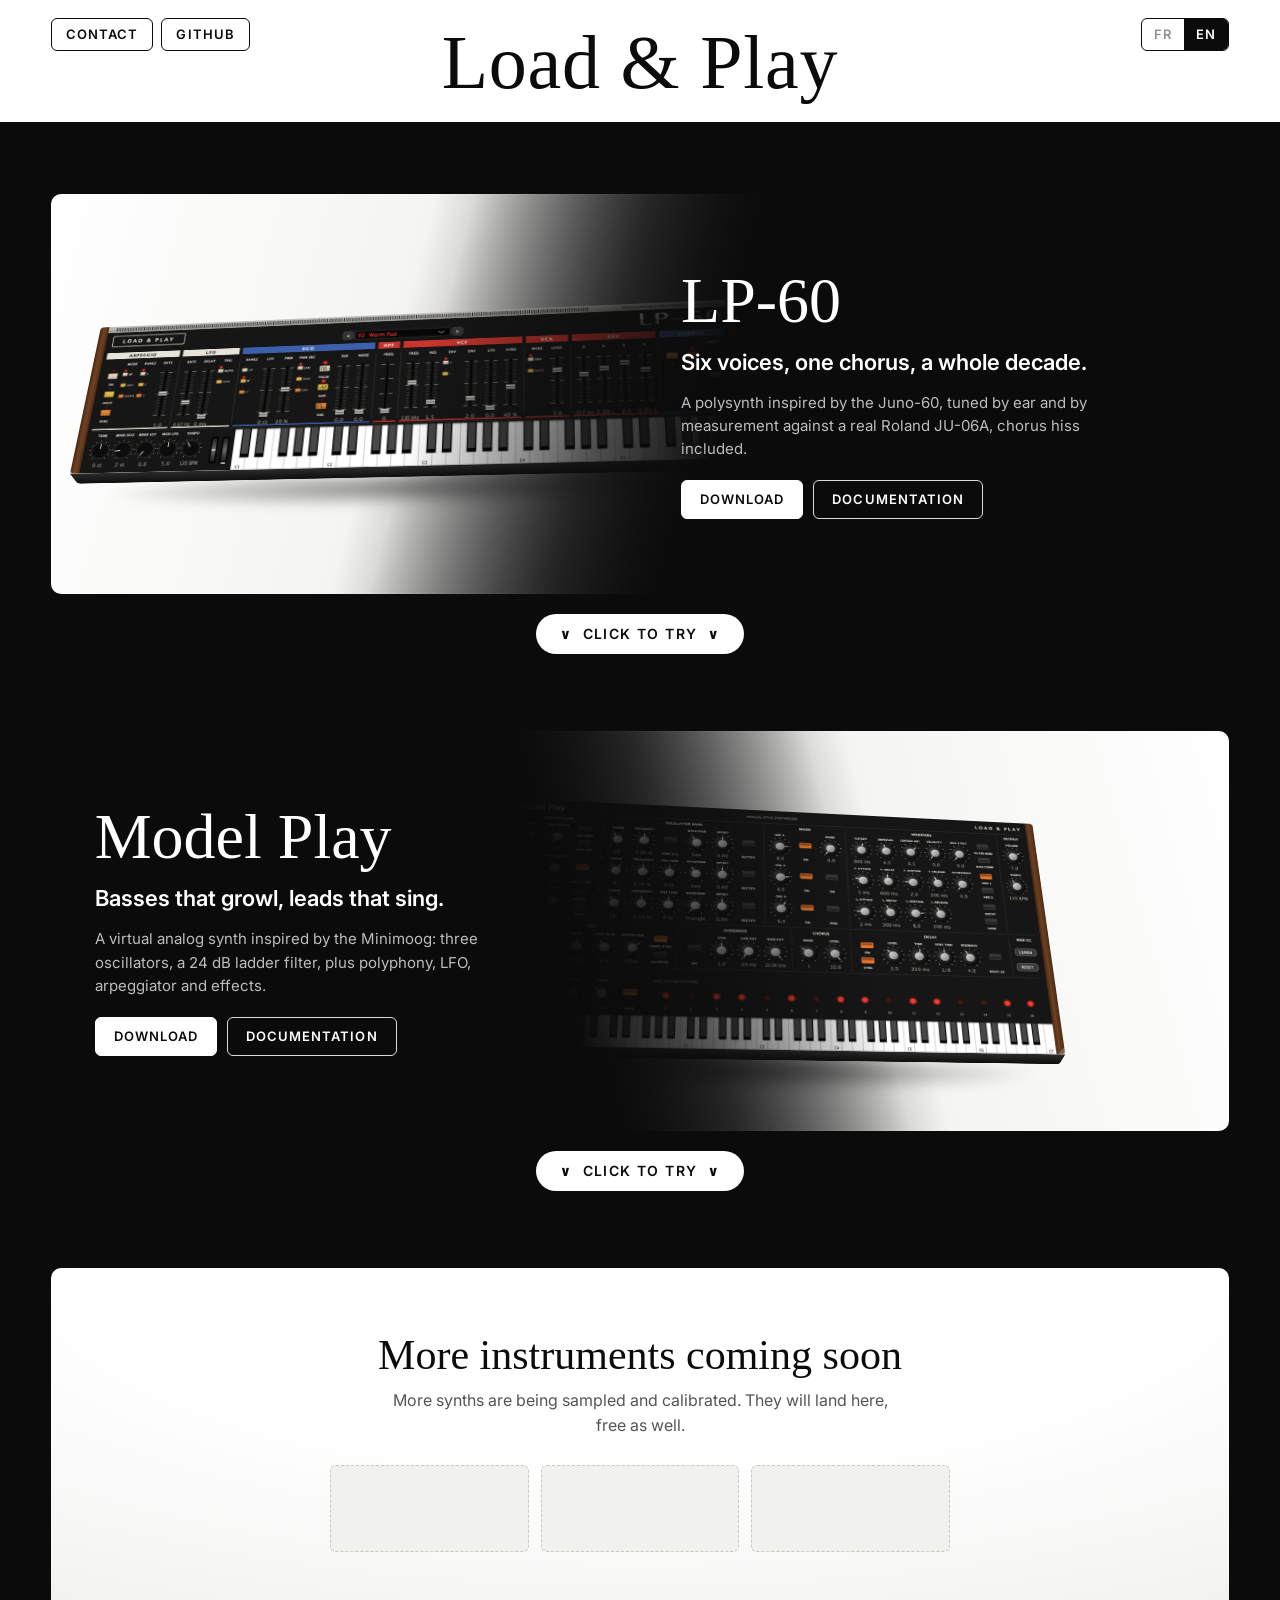
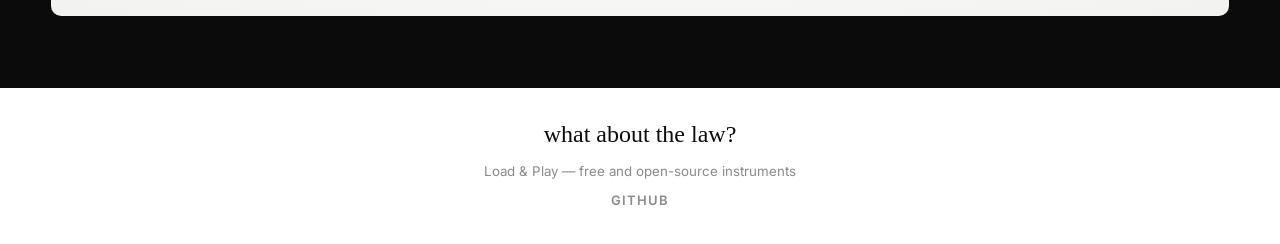
==== Site web/index.html @ e6e9dafe "Load & Play 1.0.0 : LP-60, Model Play et le site Co-Authored-By: Claude Opus 5.5 <noreply@anthropic." ====
<!doctype html>
<html lang="fr" data-ui-lang="fr">
<head>
  <meta charset="utf-8">
  <meta name="viewport" content="width=device-width, initial-scale=1">
  <title>Load & Play — instruments virtuels gratuits</title>
  <meta name="description" content="LP-60 et Model Play : deux synthés virtuels gratuits et open source, à essayer maintenant et à télécharger pour Mac, Windows et Linux.">
  <link rel="preconnect" href="https://fonts.googleapis.com">
  <link rel="preconnect" href="https://fonts.gstatic.com" crossorigin>
  <link href="https://fonts.googleapis.com/css2?family=Inter:wght@400;600&family=Permanent+Marker&display=swap" rel="stylesheet">
  <link rel="stylesheet" href="assets/css/style.css">
  <script src="assets/js/config.js"></script>
  <script src="assets/js/site.js"></script>
  <script type="module" src="assets/js/try.js"></script>
</head>
<body>
  <header class="site-header">
    <div class="left">
      <a class="box-link" data-mail href="#">Contact</a>
      <a class="box-link" data-github href="#" target="_blank" rel="noopener">GitHub</a>
    </div>
    <a class="logo" href="index.html">Load &amp; Play</a>
    <div class="right">
      <div class="lang-switch" role="group" aria-label="Langue / Language">
        <button type="button" data-lang="fr" aria-pressed="true">FR</button>
        <button type="button" data-lang="en" aria-pressed="false">EN</button>
      </div>
    </div>
  </header>

  <main>
    <section class="band-black">
      <div class="stack">

        <!-- LP-60 : le synthé en 3D sur la partie blanche, à gauche -->
        <article class="instrument" id="lp-60">
          <div class="card image-left">
            <div class="device">
              <div class="device-tilt">
                <img src="assets/img/lp-60.jpg" width="2972" height="800" alt="Interface du LP-60">
                <span class="device-edge"></span>
              </div>
            </div>
            <div class="copy">
              <h2>LP-60</h2>
              <p class="tagline" lang="fr">Six voix, un chorus, et toute une décennie.</p>
              <p class="tagline" lang="en">Six voices, one chorus, a whole decade.</p>
              <p class="brief" lang="fr">Synthé polyphonique inspiré du Juno-60, calé à l'oreille et à la mesure sur un vrai Roland JU-06A, souffle du chorus compris.</p>
              <p class="brief" lang="en">A polysynth inspired by the Juno-60, tuned by ear and by measurement against a real Roland JU-06A, chorus hiss included.</p>
              <div class="actions">
                <a class="btn solid" href="lp-60.html#telechargements"><span lang="fr">Télécharger</span><span lang="en">Download</span></a>
                <a class="btn" href="lp-60.html">Documentation</a>
              </div>
            </div>
          </div>
          <button class="try-toggle" type="button" data-try="try-lp60" aria-expanded="false">
            <span class="chev">∨</span> click to try <span class="chev">∨</span>
          </button>
          <div class="try-panel" id="try-lp60" data-instrument="lp60" hidden></div>
        </article>

        <!-- Model Play : même chose, à droite -->
        <article class="instrument" id="model-play">
          <div class="card image-right">
            <div class="device">
              <div class="device-tilt">
                <img src="assets/img/model-play.jpg" width="2772" height="1404" alt="Interface du Model Play">
                <span class="device-edge"></span>
              </div>
            </div>
            <div class="copy">
              <h2>Model Play</h2>
              <p class="tagline" lang="fr">La basse qui gronde, le lead qui chante.</p>
              <p class="tagline" lang="en">Basses that growl, leads that sing.</p>
              <p class="brief" lang="fr">Synthé analogique virtuel inspiré du Minimoog : trois oscillateurs, filtre en échelle 24 dB, et en bonus polyphonie, LFO, arpégiateur et effets.</p>
              <p class="brief" lang="en">A virtual analog synth inspired by the Minimoog: three oscillators, a 24 dB ladder filter, plus polyphony, LFO, arpeggiator and effects.</p>
              <div class="actions">
                <a class="btn solid" href="model-play.html#telechargements"><span lang="fr">Télécharger</span><span lang="en">Download</span></a>
                <a class="btn" href="model-play.html">Documentation</a>
              </div>
            </div>
          </div>
          <button class="try-toggle" type="button" data-try="try-modelplay" aria-expanded="false">
            <span class="chev">∨</span> click to try <span class="chev">∨</span>
          </button>
          <div class="try-panel" id="try-modelplay" data-instrument="modelplay" hidden></div>
        </article>


        <div class="coming">
          <h2><span lang="fr">Plus d'instruments à venir</span><span lang="en">More instruments coming soon</span></h2>
          <p class="more" lang="fr">D'autres synthés sont en cours d'échantillonnage et d'étalonnage. Ils arriveront ici, gratuits eux aussi.</p>
          <p class="more" lang="en">More synths are being sampled and calibrated. They will land here, free as well.</p>
          <div class="coming-slots" aria-hidden="true"><span></span><span></span><span></span></div>
        </div>

      </div>
    </section>
  </main>

  <footer class="site-footer">
    <a class="law" href="what-about-the-law.html">what about the law?</a>
    <small>Load &amp; Play — <span lang="fr">instruments gratuits et open source</span><span lang="en">free and open-source instruments</span></small>
    <a class="footer-github" data-github href="#" target="_blank" rel="noopener">GitHub</a>
  </footer>
</body>
</html>
---- Site web/assets/css/style.css ----
/* Load & Play — site des instruments.
   Noir et blanc, fondus nets ; les textes existent en français et en anglais
   (balises lang="fr" / lang="en"), la langue affichée est choisie sur <html>. */

:root {
  --ink: #0b0b0b;
  --paper: #ffffff;
  --grey: #8a8a8a;
  --soft: #f2f2ef;
  --line: rgba(255, 255, 255, 0.85);
  --accent: #e8862c;
  --marker: "Permanent Marker", "Marker Felt", cursive;
  --text: "Inter", system-ui, -apple-system, "Segoe UI", sans-serif;
  --gutter: clamp(16px, 4vw, 64px);
}

* { box-sizing: border-box; }

html { scroll-behavior: smooth; }

body {
  margin: 0;
  font-family: var(--text);
  color: var(--ink);
  background: var(--paper);
  line-height: 1.55;
  -webkit-font-smoothing: antialiased;
}

img { max-width: 100%; display: block; }
a { color: inherit; }

/* Langue : on masque la langue qui n'est pas choisie. */
html:not([data-ui-lang="en"]) body [lang="en"],
html[data-ui-lang="en"] body [lang="fr"] { display: none !important; }

[hidden] { display: none !important; }

/* ---------- En-tête ---------- */
.site-header {
  display: grid;
  grid-template-columns: 1fr auto 1fr;
  align-items: start;
  gap: 12px;
  padding: 18px var(--gutter) 22px;
  background: var(--paper);
}

.site-header .left { justify-self: start; display: flex; gap: 8px; flex-wrap: wrap; }
.site-header .right { justify-self: end; }

.logo {
  font-family: var(--marker);
  font-size: clamp(38px, 7vw, 76px);
  line-height: 1;
  text-decoration: none;
  white-space: nowrap;
  margin-top: 6px;
  letter-spacing: 0.01em;
}

/* Boutons : texte net en capitales, coins légèrement arrondis. */
.box-link,
.lang-switch button,
.btn,
.seq-btn {
  display: inline-block;
  font: 600 13px/1 var(--text);
  letter-spacing: 0.08em;
  text-transform: uppercase;
  text-decoration: none;
  border-radius: 6px;
  cursor: pointer;
  transition: background-color 0.15s ease, color 0.15s ease, border-color 0.15s ease;
}

.box-link {
  color: var(--ink);
  background: none;
  border: 1.5px solid var(--ink);
  padding: 9px 14px;
}
.box-link:hover { background: var(--ink); color: var(--paper); }

.lang-switch { display: inline-flex; border: 1.5px solid var(--ink); border-radius: 6px; overflow: hidden; }
.lang-switch button { border: none; border-radius: 0; padding: 9px 12px; color: var(--ink); background: none; opacity: 0.45; }
.lang-switch button[aria-pressed="true"] { opacity: 1; background: var(--ink); color: var(--paper); }

.btn {
  padding: 12px 18px;
  border: 1.5px solid var(--line);
  color: var(--paper);
  background: transparent;
}
.btn:hover { background: var(--paper); color: var(--ink); border-color: var(--paper); }
.btn.solid { background: var(--paper); color: var(--ink); border-color: var(--paper); }
.btn.solid:hover { background: transparent; color: var(--paper); }

.btn.dark { color: var(--ink); border-color: var(--ink); background: none; }
.btn.dark:hover { background: var(--ink); color: var(--paper); }

/* ---------- Bandes noires ---------- */
.band-black {
  background: var(--ink);
  color: var(--paper);
  padding: clamp(36px, 6vw, 72px) var(--gutter);
}

.stack { max-width: 1180px; margin: 0 auto; display: grid; gap: 0; }

/* ---------- Carte d'instrument ----------
   Un rectangle blanc qui passe au noir en diagonale : le synthé, posé en 3D
   sur la partie blanche, et le texte sur la partie noire. */
.instrument + .instrument { margin-top: clamp(44px, 6vw, 80px); }

.card {
  --white-side: 105deg;
  display: grid;
  grid-template-columns: minmax(0, 1.15fr) minmax(0, 1fr);
  align-items: center;
  min-height: clamp(320px, 32vw, 400px);
  border-radius: 10px;
  overflow: hidden;
  position: relative;
  background: linear-gradient(var(--white-side), #ffffff 0%, #f4f4f2 30%, #6a6a6a 46%, #0b0b0b 58%, #0b0b0b 100%);
  box-shadow: inset 0 0 0 1px rgba(255, 255, 255, 0.08);
}

/* Le même fondu repasse par-dessus le synthé : sa partie côté texte disparaît dans le noir. */
.card::after {
  content: "";
  position: absolute;
  inset: 0;
  z-index: 1;
  pointer-events: none;
  background: linear-gradient(var(--white-side), transparent 0%, transparent 33%, rgba(11, 11, 11, 0.7) 47%, #0b0b0b 57%);
}

.card.image-right { --white-side: 255deg; grid-template-columns: minmax(0, 1fr) minmax(0, 1.15fr); }
.card.image-right .device { order: 2; }

/* Le synthé, incliné comme posé sur une table, avec son épaisseur et son ombre. */
.device {
  perspective: 1300px;
  padding: clamp(28px, 4vw, 56px) clamp(18px, 3vw, 44px) clamp(40px, 5vw, 64px);
  position: relative;
}

.device-tilt {
  position: relative;
  width: 120%;
  margin-left: -4%;
  transform-style: preserve-3d;
  transform: rotateX(32deg) rotateY(-10deg) rotateZ(4deg);
  transition: transform 0.6s cubic-bezier(0.22, 0.8, 0.2, 1);
}
.card.image-right .device-tilt { width: 100%; margin-left: -24%; transform: rotateX(32deg) rotateY(10deg) rotateZ(-4deg); }
.card:hover .device-tilt { transform: rotateX(24deg) rotateY(-6deg) rotateZ(3deg) translateZ(14px); }
.card.image-right:hover .device-tilt { transform: rotateX(24deg) rotateY(6deg) rotateZ(-3deg) translateZ(14px); }

.device-tilt img {
  width: 100%;
  height: auto;
  border-radius: 4px;
  box-shadow: 0 1px 0 rgba(255, 255, 255, 0.5) inset;
}

/* Tranche avant du boîtier */
.device-edge {
  position: absolute;
  left: 0; right: 0; top: 100%;
  height: 22px;
  transform-origin: top;
  transform: rotateX(-90deg);
  background: linear-gradient(#2b2b2b, #0e0e0e);
  border-radius: 0 0 4px 4px;
}

/* Ombre portée sur la « table » */
.device-tilt::after {
  content: "";
  position: absolute;
  left: 4%; right: 4%; bottom: -28px;
  height: 40px;
  transform: translateZ(-30px);
  background: radial-gradient(closest-side, rgba(0, 0, 0, 0.45), transparent);
  filter: blur(6px);
  pointer-events: none;
}

.card .copy {
  position: relative;
  z-index: 2;
  color: var(--paper);
  padding: clamp(24px, 3.4vw, 48px);
  display: flex;
  flex-direction: column;
  gap: 12px;
}
.card.image-left .copy { padding-left: 0; }
.card.image-right .copy { padding-right: 0; }

.card h2 {
  font-family: var(--marker);
  font-weight: 400;
  font-size: clamp(42px, 5vw, 64px);
  line-height: 1;
  margin: 0;
}

.card .tagline { font-size: clamp(18px, 1.8vw, 22px); font-weight: 600; margin: 0; color: var(--paper); }
.card .brief { margin: 0; font-size: 15px; color: #bdbdbd; max-width: 440px; }

.actions { display: flex; gap: 10px; flex-wrap: wrap; margin-top: 8px; }

/* ---------- « Click to try » ---------- */
.try-toggle {
  display: flex;
  align-items: center;
  gap: 10px;
  margin: 20px auto 0;
  font: 600 14px/1 var(--text);
  letter-spacing: 0.1em;
  text-transform: uppercase;
  color: var(--ink);
  background: var(--paper);
  border: none;
  border-radius: 999px;
  padding: 13px 24px;
  cursor: pointer;
  box-shadow: 0 0 0 0 rgba(255, 255, 255, 0.4);
  transition: box-shadow 0.2s ease;
}
.try-toggle:hover { box-shadow: 0 0 0 6px rgba(255, 255, 255, 0.15); }
.try-toggle .chev { display: inline-block; transition: transform 0.25s ease; }
.try-toggle[aria-expanded="true"] .chev { transform: rotate(180deg); }

.try-panel {
  background: var(--paper);
  color: var(--ink);
  margin-top: 18px;
  padding: clamp(10px, 1.4vw, 18px);
  border-radius: 10px;
  display: grid;
  gap: 14px;
}

.try-panel.inline { margin-top: 10px; border: 1.5px solid #dcdcd8; }

/* ---------- Bloc « à venir » ---------- */
.coming {
  margin-top: clamp(44px, 6vw, 80px);
  border-radius: 10px;
  background:
    radial-gradient(120% 140% at 50% 0%, #ffffff 40%, #ececea 100%);
  color: var(--ink);
  padding: clamp(36px, 5vw, 64px) clamp(20px, 4vw, 48px);
  display: grid;
  justify-items: center;
  text-align: center;
  gap: 10px;
}

.coming h2 {
  margin: 0;
  font-family: var(--marker);
  font-weight: 400;
  font-size: clamp(28px, 3.6vw, 42px);
  line-height: 1.1;
}

.coming p.more { margin: 0; color: #555; max-width: 520px; }

.coming-slots {
  display: grid;
  grid-template-columns: repeat(3, minmax(0, 1fr));
  gap: 12px;
  width: min(100%, 620px);
  margin-top: 18px;
}

.coming-slots span {
  aspect-ratio: 16 / 7;
  border-radius: 6px;
  border: 1.5px dashed #c9c9c4;
  background: linear-gradient(100deg, transparent 30%, rgba(255, 255, 255, 0.9) 50%, transparent 70%) -150% 0 / 200% 100% no-repeat, #f1f1ee;
  animation: shimmer 2.6s ease-in-out infinite;
}
.coming-slots span:nth-child(2) { animation-delay: 0.3s; }
.coming-slots span:nth-child(3) { animation-delay: 0.6s; }

@keyframes shimmer { to { background-position: 250% 0, 0 0; } }

@media (prefers-reduced-motion: reduce) {
  .coming-slots span { animation: none; }
}

/* ---------- Pied de page ---------- */
.site-footer {
  padding: 28px var(--gutter) 34px;
  text-align: center;
  display: grid;
  gap: 8px;
  justify-items: center;
}

.site-footer .law {
  font-family: var(--marker);
  font-size: 24px;
  text-decoration: none;
}

.site-footer .law:hover { text-decoration: underline; }
.site-footer small { color: var(--grey); }
.footer-github { font-size: 13px; font-weight: 600; letter-spacing: 0.08em; text-transform: uppercase; color: var(--grey); text-decoration: none; }
.footer-github:hover { color: var(--ink); }

/* ---------- Pages intérieures ----------
   Une colonne blanche entre deux bandes noires. */
body.inner { background: var(--ink); }
body.inner > * {
  width: min(1120px, 100% - 2 * clamp(10px, 6vw, 96px));
  margin-left: auto;
  margin-right: auto;
  background: var(--paper);
}

.page {
  padding: clamp(28px, 5vw, 56px) var(--gutter) 40px;
}

.page h1 {
  font-family: var(--marker);
  font-weight: 400;
  font-size: clamp(46px, 8vw, 84px);
  line-height: 1;
  margin: 0 0 12px;
}

.page h2 {
  font-family: var(--marker);
  font-weight: 400;
  font-size: clamp(28px, 4vw, 38px);
  margin: 52px 0 14px;
}

.page h3 { font-size: 18px; margin: 26px 0 8px; }
.page .lead { font-size: 19px; max-width: 760px; }
.page p, .page li { max-width: 780px; }

.back { display: inline-block; margin-bottom: 18px; font-weight: 600; text-decoration: none; }
.back:hover { text-decoration: underline; }

/* Sommaire : une seule ligne, masqué quand il ne tient plus. */
.toc { display: flex; flex-wrap: nowrap; gap: 8px; margin: 18px 0 0; padding: 0; list-style: none; }
.toc .btn { padding: 9px 12px; font-size: 11.5px; white-space: nowrap; }

table.specs { border-collapse: collapse; width: 100%; font-size: 15px; }
table.specs th, table.specs td { text-align: left; vertical-align: top; padding: 9px 12px; border-bottom: 1px solid #e3e3e3; }
table.specs th { width: 34%; font-weight: 600; }

.downloads { display: grid; grid-template-columns: repeat(auto-fit, minmax(230px, 1fr)); gap: 14px; }

.dl {
  border: 1.5px solid var(--ink);
  border-radius: 8px;
  padding: 16px 16px 14px;
  display: grid;
  gap: 6px;
  align-content: start;
}

.dl h3 { margin: 0; font-family: var(--marker); font-weight: 400; font-size: 24px; }
.dl p { margin: 0; font-size: 14px; color: #444; }
.dl .btn.dark { justify-self: start; margin-top: 6px; }
.dl.soon { border-style: dashed; }
.dl .tag { font-size: 12px; text-transform: uppercase; letter-spacing: 0.08em; color: var(--grey); }

.note {
  background: var(--soft);
  border-left: 4px solid var(--ink);
  padding: 12px 16px;
  font-size: 15px;
  max-width: 780px;
}

code { font-family: ui-monospace, "SF Mono", Menlo, monospace; font-size: 0.92em; background: #f1f1ef; padding: 1px 5px; border-radius: 3px; }

/* La page « what about the law? » */
.law-page p { font-size: 18px; }

/* Lien pas encore disponible (dépôt GitHub non renseigné). */
a.disabled { opacity: 0.4; cursor: default; pointer-events: none; }

/* ======================================================================
   « De plus près » : la capture zoome sur chaque partie de l'instrument
   ====================================================================== */
.closer { margin-top: 30px; }

.closer-stage {
  position: relative;
  aspect-ratio: var(--ratio, 2);
  background: #0b0b0b;
  border-radius: 10px;
  overflow: hidden;
}

.closer-stage img {
  position: absolute;
  left: 0; top: 0;
  max-width: none;
  transform-origin: 0 0;
  transition: transform 0.75s cubic-bezier(0.22, 0.8, 0.2, 1);
  user-select: none;
}

.closer-spot {
  position: absolute;
  transform: translate(-50%, -50%);
  font: 700 13px/1 var(--text);
  color: var(--ink);
  background: var(--paper);
  border: none;
  border-radius: 999px;
  min-width: 30px; height: 30px;
  padding: 0 8px;
  cursor: pointer;
  box-shadow: 0 0 0 4px rgba(255, 255, 255, 0.25), 0 4px 12px rgba(0, 0, 0, 0.5);
  transition: opacity 0.3s ease, transform 0.2s ease;
}
.closer-spot:hover { transform: translate(-50%, -50%) scale(1.12); }
.closer.zoomed .closer-spot { opacity: 0; pointer-events: none; }

.closer-bar {
  display: grid;
  grid-template-columns: auto minmax(0, 1fr) auto;
  gap: 14px;
  align-items: stretch;
  margin-top: 14px;
}

.closer-arrow {
  width: 46px;
  font: 600 22px/1 var(--text);
  color: var(--ink);
  background: var(--paper);
  border: 1.5px solid var(--ink);
  border-radius: 8px;
  cursor: pointer;
}
.closer-arrow:hover { background: var(--ink); color: var(--paper); }

.closer-card {
  border: 1.5px solid var(--ink);
  border-radius: 8px;
  padding: 16px 20px;
  min-height: 132px;
}

.closer-card .num { font: 600 12px var(--text); letter-spacing: 0.16em; color: var(--grey); text-transform: uppercase; }
.closer-card h3 { margin: 4px 0 6px; font-size: 20px; }
.closer-card p { margin: 0; color: #333; max-width: none; }

.closer-dots { display: flex; flex-wrap: wrap; gap: 6px; margin-top: 12px; }
.closer-dots button {
  font: 600 12px/1 var(--text);
  color: var(--ink);
  background: none;
  border: 1.5px solid #d4d4cf;
  border-radius: 999px;
  padding: 7px 11px;
  cursor: pointer;
}
.closer-dots button[aria-current="true"] { background: var(--ink); color: var(--paper); border-color: var(--ink); }

/* ======================================================================
   Instrument jouable (bloc « click to try » et pages de documentation)
   ====================================================================== */
.synth-try .face {
  color: #f0ede4;
  overflow-x: auto;
  border-radius: 6px;
}

.face-body { display: grid; gap: 10px; }

.face .power {
  font: 600 13px var(--text);
  color: #111;
  background: #e8862c;
  border: none;
  border-radius: 6px;
  padding: 8px 12px;
  cursor: pointer;
  white-space: nowrap;
}
.face .power.on { background: #262626; color: #9be27a; }

.ctl { display: grid; justify-items: center; align-content: start; gap: 4px; }
.ctl-label { font: 700 9px var(--text); letter-spacing: 0.04em; text-align: center; white-space: nowrap; }
.ctl-value { font: 10.5px var(--text); color: #a39e94; white-space: nowrap; min-height: 14px; }
.ctl-stack { display: grid; gap: 8px; align-content: start; }

.slider:focus-visible, .knob:focus-visible { outline: 2px solid #e8862c; outline-offset: 3px; }

/* Interrupteurs */
.toggle {
  position: relative;
  border: 1px solid #000;
  cursor: pointer;
  padding: 0;
}
.toggle .led { position: absolute; width: 6px; height: 6px; border-radius: 50%; background: #4a1512; }
.toggle.on .led { background: #ff3326; box-shadow: 0 0 6px #ff3326; }

/* Sélecteurs à voyants (Juno) */
.choice { display: grid; gap: 5px; margin-top: 2px; }
.choice button {
  display: grid;
  grid-template-columns: 14px auto;
  grid-template-rows: 6px 12px;
  column-gap: 5px;
  row-gap: 2px;
  align-items: center;
  background: none;
  border: none;
  padding: 0;
  cursor: pointer;
  text-align: left;
}
.choice .led { grid-column: 1; grid-row: 1; justify-self: center; width: 5px; height: 5px; border-radius: 50%; background: #4a1512; }
.choice .sq { grid-column: 1; grid-row: 2; width: 14px; height: 11px; border-radius: 1px; background: #e6e3da; box-shadow: inset 0 -2px 0 rgba(0, 0, 0, 0.25); }
.choice button:nth-child(2) .sq { background: #e9c440; }
.choice button:nth-child(3) .sq { background: #e8862c; }
.choice .nm { grid-column: 2; grid-row: 2; font: 700 9px var(--text); color: #d8d4ca; white-space: nowrap; }
.choice button.on .led { background: #ff3326; box-shadow: 0 0 5px #ff3326; }

/* Bouton rotatif : jupe striée, graduation, dôme argenté, trait blanc. */
.knob {
  position: relative;
  width: 40px; height: 40px;
  margin: 8px;
  border-radius: 50%;
  touch-action: none;
  cursor: ns-resize;
  background: repeating-conic-gradient(#222 0 5deg, #090909 5deg 10deg);
  box-shadow: 0 3px 5px rgba(0, 0, 0, 0.7), inset 0 0 0 1px #333;
}
.knob .scale {
  position: absolute;
  inset: -8px;
  border-radius: 50%;
  pointer-events: none;
  background: repeating-conic-gradient(from -136deg, #9b978d 0 2deg, transparent 2deg 27deg);
  -webkit-mask: radial-gradient(circle closest-side, transparent calc(100% - 5px), #000 calc(100% - 4.5px)),
                conic-gradient(from 137deg, transparent 0 86deg, #000 86deg);
  -webkit-mask-composite: source-in;
  mask: radial-gradient(circle closest-side, transparent calc(100% - 5px), #000 calc(100% - 4.5px)) intersect,
        conic-gradient(from 137deg, transparent 0 86deg, #000 86deg);
}
.knob .pointer { position: absolute; inset: 0; pointer-events: none; }
.knob .pointer::after {
  content: ""; position: absolute; left: 50%; top: 1px;
  width: 3px; height: 32%; margin-left: -1.5px;
  background: #f6f3ec; border-radius: 2px;
}
.knob .dome {
  position: absolute; inset: 24%;
  border-radius: 50%;
  pointer-events: none;
  background: radial-gradient(circle at 38% 30%, #ffffff, #d2d2d2 38%, #8e8e8e 82%, #707070);
  box-shadow: 0 1px 3px rgba(0, 0, 0, 0.8);
}

/* Clavier, molettes */
.keys-wrap { display: flex; gap: 10px; height: 112px; }
.wheels { display: flex; gap: 8px; padding: 10px 8px 6px; border-radius: 4px; }
.wheel-box { display: grid; justify-items: center; gap: 4px; }
.wheel {
  -webkit-appearance: none;
  appearance: none;
  writing-mode: vertical-lr;
  direction: rtl;
  width: 20px; height: 76px;
  margin: 0;
  border-radius: 4px;
  border: 1px solid #000;
  background: linear-gradient(90deg, #050505, #333 50%, #050505);
  cursor: ns-resize;
}
.wheel::-webkit-slider-thumb { -webkit-appearance: none; width: 18px; height: 10px; border-radius: 2px; background: linear-gradient(#f2f2f2, #9a9a9a); box-shadow: 0 1px 2px #000; }
.wheel::-moz-range-thumb { width: 18px; height: 10px; border: none; border-radius: 2px; background: linear-gradient(#f2f2f2, #9a9a9a); }
.wheel-label { font: 700 8.5px var(--text); color: #d8d4ca; letter-spacing: 0.05em; }

.keys { position: relative; flex: 1; display: flex; touch-action: none; user-select: none; min-width: 0; font-size: clamp(9px, 1.1vw, 13px); }
.key.white {
  flex: 1; background: linear-gradient(#f4f4f4, #fff 20%, #fff 92%, #e4e4e4); border: 1px solid #8d8d8d; border-top: none;
  border-radius: 0 0 4px 4px;
  position: relative; display: flex; align-items: flex-end; justify-content: center;
}
.key.black { width: 0; position: relative; z-index: 2; }
.key.black::before {
  content: ""; position: absolute; left: -0.8em; width: 1.6em; top: 0; height: 62%;
  background: linear-gradient(#3a3a3a, #0a0a0a 85%, #262626); border-radius: 0 0 3px 3px;
  box-shadow: 0 2px 2px rgba(0, 0, 0, 0.5);
}
.key.down.white { background: #ffd2a6; }
.key.down.black::before { background: #e8862c; }
.key-name { font: 9px var(--text); color: #777; padding-bottom: 4px; pointer-events: none; }
.key-hint { margin: 0; font-size: 13px; color: #666; }

/* ---------- Façade LP-60 (façon Juno) ---------- */
.style-juno .face {
  background: #0d0d0d;
  border-left: 14px solid #5a3418;
  border-right: 14px solid #5a3418;
  border-radius: 0;
  padding: 0 10px 12px;
}
.style-juno .face-body { min-width: max-content; }

.face-grille {
  height: 12px;
  margin: 0 -10px;
  background: repeating-linear-gradient(90deg, #d4d4d4 0 2px, #6e6e6e 2px 4px);
  border-bottom: 2px solid #9a9a9a;
}

.style-juno .face-top { display: grid; grid-template-columns: auto 1fr auto auto; align-items: center; gap: 16px; padding: 2px 0; }
.brand-box { border: 2px solid #e2e2e2; border-radius: 4px; padding: 6px 16px; font: 600 13px var(--text); letter-spacing: 0.32em; color: #eee; }
.preset-box { justify-self: center; display: flex; gap: 6px; align-items: center; }
.preset-step {
  width: 28px; height: 28px; border-radius: 5px; border: 1px solid #555;
  background: #2c2c2c; color: #e6e6e6; font: 600 16px/1 var(--text); cursor: pointer;
}
.preset-step:hover { background: #3a3a3a; }
.face .preset {
  font: 600 14px var(--text);
  color: #ff3326;
  background: #050505;
  border: 1px solid #4a4a4a;
  border-radius: 4px;
  padding: 5px 8px;
  min-width: 190px;
}
.face-logo {
  font: 300 42px/1 var(--text);
  letter-spacing: 0.04em;
  background: linear-gradient(#ffffff, #9a9a9a 55%, #d7d7d7);
  -webkit-background-clip: text;
  background-clip: text;
  color: transparent;
}

.style-juno .sections { display: flex; gap: 4px; }
.style-juno .section { display: flex; flex-direction: column; border-bottom: 3px solid #e6e3da; }
.style-juno .section.blue { border-color: #3e5fab; }
.style-juno .section.red { border-color: #c9352d; }
.section-title { font: 700 11px/1 var(--text); letter-spacing: 0.14em; text-align: center; padding: 5px 8px; white-space: nowrap; }
.style-juno .section-title { background: #e6e3da; color: #000; margin-bottom: 8px; }
.style-juno .section.blue .section-title { background: #3e5fab; color: #fff; }
.style-juno .section.red .section-title { background: #c9352d; color: #fff; }
.style-juno .rows { flex: 1; display: flex; }
.style-juno .controls { flex: 1; display: flex; justify-content: space-around; gap: 3px; padding: 0 3px 5px; }
.style-juno .ctl { min-width: 25px; grid-template-rows: auto 1fr auto; }
.style-juno .ctl-value { font-size: 9.5px; letter-spacing: -0.01em; }
.style-juno .ctl-choice, .style-juno .ctl-toggle { grid-template-rows: auto; }
.style-juno .ctl-choice .ctl-label { order: -1; }

/* Curseur façon Juno */
.slider {
  position: relative;
  width: 25px; height: 118px;
  touch-action: none;
  cursor: ns-resize;
  background:
    linear-gradient(#000, #000) center / 4px calc(100% - 6px) no-repeat,
    repeating-linear-gradient(to bottom, #7c7972 0 1px, transparent 1px 10.6px) center 5px / 24px calc(100% - 9px) no-repeat;
}
.slider .cap {
  position: absolute; left: 50%; bottom: 0;
  width: 20px; height: 12px; margin-left: -10px;
  border-radius: 1px;
  background: linear-gradient(#f0efea, #b5b3ac 48%, #8e8c86 52%, #c9c7c0);
  box-shadow: 0 2px 3px rgba(0, 0, 0, 0.6);
}
.slider .cap::after { content: ""; position: absolute; left: 0; right: 0; top: 5px; height: 2px; background: #111; }

.style-juno .toggle {
  width: 24px; height: 18px; margin-top: 10px; border-radius: 2px;
  background: linear-gradient(#f2efe6, #cfcabe);
  box-shadow: inset 0 -2px 0 rgba(0, 0, 0, 0.25);
}
.style-juno .toggle .led { top: -10px; left: 50%; margin-left: -3px; }
.style-juno .ctl-stack .toggle { background: linear-gradient(#f2d34f, #d9b52f); }
.style-juno .ctl-stack .ctl:last-child .toggle { background: linear-gradient(#f29a45, #d97a22); }

.style-juno .keys-wrap { height: 118px; }
.performance { display: flex; gap: 6px; align-items: flex-start; padding-top: 2px; }
.performance .ctl { min-width: 54px; }
.style-juno .knob { width: 36px; height: 36px; background: radial-gradient(circle at 42% 35%, #2e2e2e, #070707 72%); box-shadow: 0 0 0 1px #000, 0 3px 5px rgba(0, 0, 0, 0.7); }
.style-juno .knob .scale { background: repeating-conic-gradient(from -136deg, #cfcfcf 0 3deg, transparent 3deg 27deg); }
.style-juno .knob .pointer::after { height: 42%; top: 3px; width: 2.5px; margin-left: -1.25px; }
.style-juno .knob .dome { display: none; }
.style-juno .wheels { background: #141414; border: 1px solid #2e2e2e; }

/* ---------- Façade Model Play (façon Minimoog) ---------- */
.style-moog .face {
  background: #1b1b1b;
  border-left: 14px solid #5a3418;
  border-right: 14px solid #5a3418;
  padding: 12px 16px 14px;
}

.style-moog .face-top {
  display: grid;
  grid-template-columns: auto 1fr auto auto;
  align-items: center;
  gap: 16px;
  padding-bottom: 8px;
  border-bottom: 1px solid #3a3a3a;
}
.face-name { font: italic 400 28px/1 var(--text); }
.face-sub { justify-self: center; font: 500 10.5px var(--text); letter-spacing: 0.1em; color: #9a968c; }
.brand { font: 700 13px var(--text); letter-spacing: 0.36em; }

.style-moog .sections { display: flex; flex-wrap: wrap; row-gap: 10px; }
.style-moog .section { padding: 0 10px; border-left: 1px solid #343434; }
.style-moog .section:first-child, .style-moog .row-break + .section { border-left: none; padding-left: 0; }
.row-break { flex-basis: 100%; height: 1px; background: #343434; }
.style-moog .section-title { color: #f0ede4; font-size: 12px; letter-spacing: 0.05em; margin-bottom: 4px; }
.style-moog .rows { display: grid; gap: 2px; }
.style-moog .controls { display: flex; gap: 2px; }
.style-moog .ctl { width: 66px; gap: 1px; }
.style-moog .ctl-value { font-size: 12px; color: #b9b4aa; }
.style-moog .ctl-toggle { align-content: center; gap: 6px; }
.style-moog .toggle { width: 34px; height: 18px; border-radius: 3px; background: #3a3a3a; box-shadow: inset 0 -3px 0 rgba(0, 0, 0, 0.35); }
.style-moog .toggle.on { background: #ed7a2c; }
.style-moog .toggle .led { display: none; }
.style-moog .wheels { background: linear-gradient(90deg, #4c2a12, #6e4120 50%, #4c2a12); }

/* ---------- Séquenceur ---------- */
.seq { display: grid; gap: 8px; }
.seq-bar { display: flex; gap: 8px; align-items: center; flex-wrap: wrap; }
.seq-btn { color: var(--ink); background: none; border: 1.5px solid var(--ink); padding: 9px 14px; }
.seq-btn:hover { background: var(--ink); color: var(--paper); }
.seq-tempo-box { display: inline-flex; gap: 6px; align-items: center; margin-left: auto; font-size: 14px; }
.seq-tempo { width: 64px; font: 14px var(--text); padding: 6px 8px; border: 1.5px solid var(--ink); border-radius: 6px; }
.seq-grid {
  display: grid;
  grid-template-columns: 46px 1fr;
  grid-template-rows: repeat(var(--rows), 13px);
  border: 1.5px solid var(--ink);
  border-radius: 6px;
  overflow: hidden;
}
.seq-note { grid-column: 1; font: 9px/13px var(--text); padding-left: 6px; background: #f7f7f5; border-bottom: 1px solid #eee; }
.seq-note.sharp { background: #e7e7e3; }
.seq-cells {
  grid-column: 2;
  position: relative;
  cursor: crosshair;
  touch-action: none;
  background:
    repeating-linear-gradient(to right, rgba(0,0,0,.35) 0 1px, transparent 1px calc(100% / 8)),
    repeating-linear-gradient(to right, rgba(0,0,0,.08) 0 1px, transparent 1px calc(100% / var(--steps))),
    repeating-linear-gradient(to bottom, rgba(0,0,0,.07) 0 1px, transparent 1px 13px);
}
.seq-n { position: absolute; background: var(--ink); border-radius: 2px; box-shadow: inset 0 0 0 1px #fff; }
.seq-playhead { position: absolute; top: 0; bottom: 0; background: rgba(232, 134, 44, 0.25); pointer-events: none; }
.seq-hint { margin: 0; font-size: 13px; color: #666; }

/* ---------- Petits écrans ---------- */
@media (max-width: 720px) {
  .site-header { grid-template-columns: 1fr 1fr; }
  .logo { grid-column: 1 / -1; grid-row: 2; justify-self: center; }
  .card, .card.image-right {
    --white-side: 180deg;
    grid-template-columns: 1fr;
    background: linear-gradient(var(--white-side), #ffffff 0%, #f4f4f2 22%, #6a6a6a 32%, #0b0b0b 40%);
  }
  .card.image-right .device { order: 0; }
  .card .copy, .card.image-left .copy, .card.image-right .copy { padding: 22px 22px 26px; }
  .card::after { background: linear-gradient(180deg, transparent 0%, transparent 20%, rgba(11, 11, 11, 0.6) 31%, #0b0b0b 40%); }
  .device { padding: 26px 18px 34px; }
  .device-tilt, .card.image-right .device-tilt { width: 112%; margin-left: -6%; }
  .toc { display: none; }
  table.specs th { width: 42%; }
  .closer-bar { grid-template-columns: 1fr 1fr; }
  .closer-card { grid-column: 1 / -1; grid-row: 1; }
  .coming-slots { grid-template-columns: repeat(2, minmax(0, 1fr)); }
  .coming-slots span:nth-child(3) { display: none; }

  /* Sur téléphone, la façade garde sa disposition et défile de côté, comme un vrai synthé. */
  .synth-try .face-body { min-width: max-content; }
  .style-moog .sections { flex-wrap: nowrap; }
  .style-moog .row-break { display: none; }
  .style-moog .row-break + .section { border-left: 1px solid #343434; padding-left: 10px; }
  .seq-tempo-box { margin-left: 0; }
}
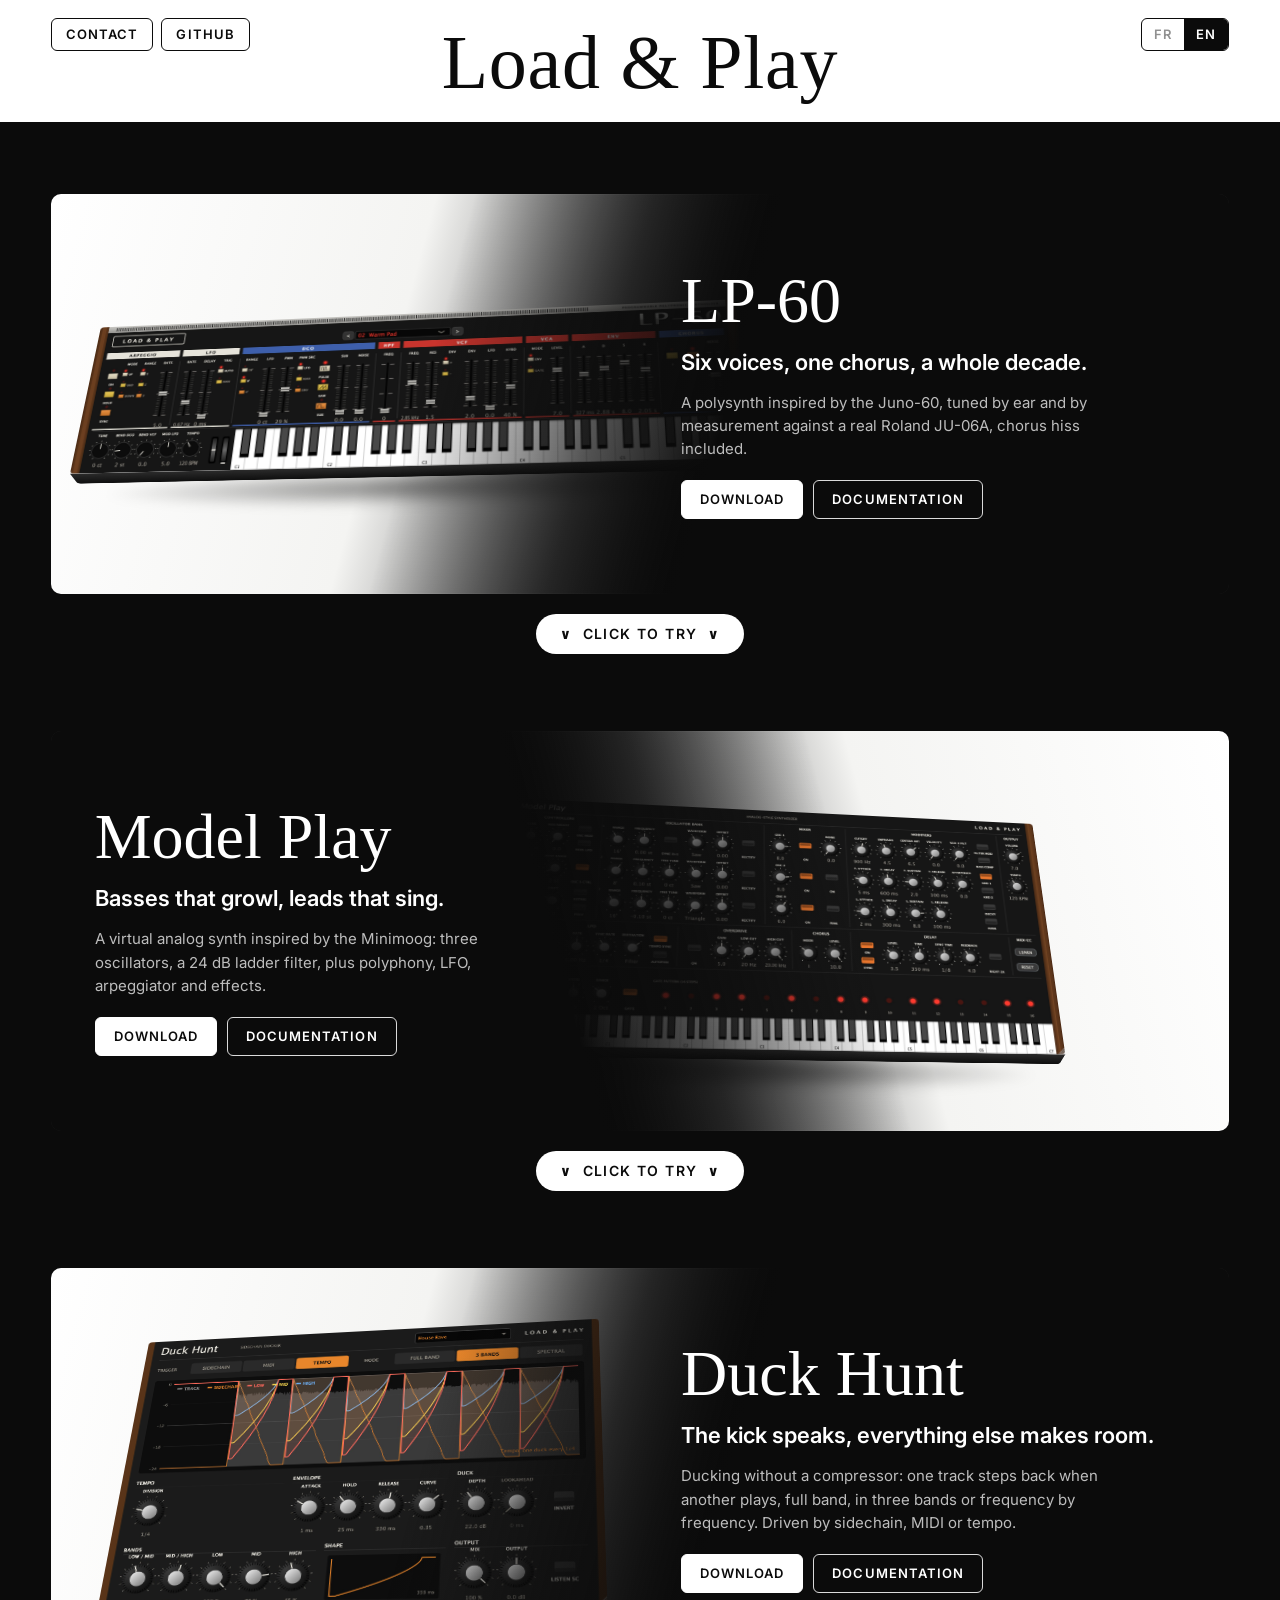
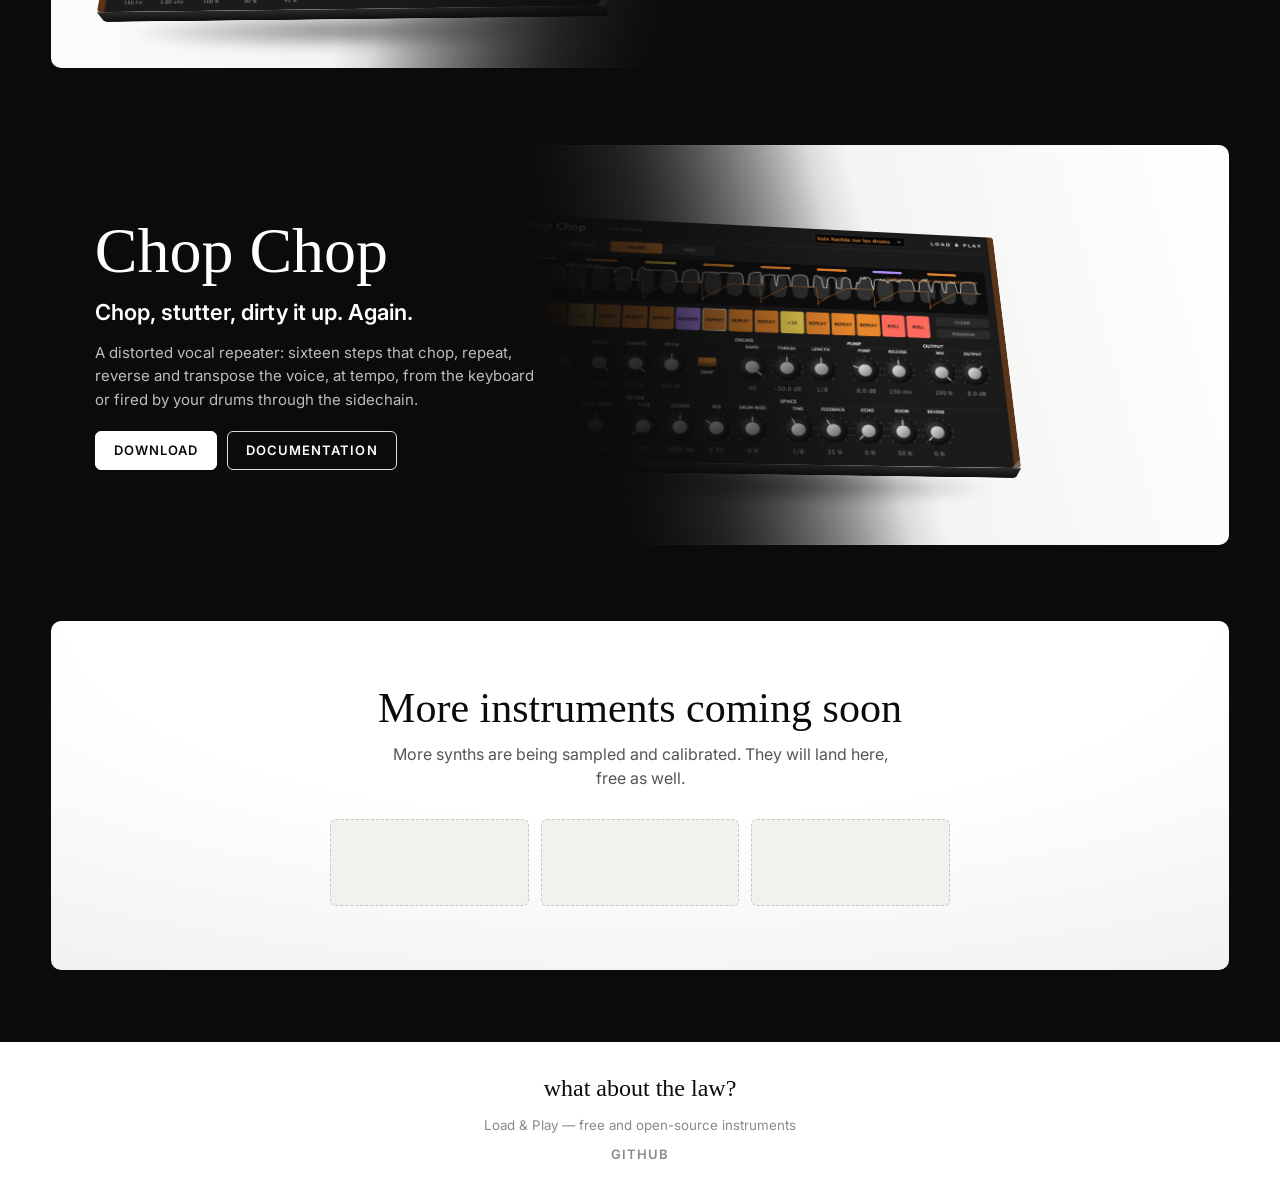
==== commit fca14e23: "Site : Duck Hunt et Chop Chop, manuels PDF, flèche retour - Cartes Duck Hunt et Chop Chop sur l'accu" ====
--- a/Site web/index.html
+++ b/Site web/index.html
@@ -3,8 +3,8 @@
 <head>
   <meta charset="utf-8">
   <meta name="viewport" content="width=device-width, initial-scale=1">
-  <title>Load & Play — instruments virtuels gratuits</title>
-  <meta name="description" content="LP-60 et Model Play : deux synthés virtuels gratuits et open source, à essayer maintenant et à télécharger pour Mac, Windows et Linux.">
+  <title>Load & Play — instruments et effets gratuits</title>
+  <meta name="description" content="LP-60, Model Play, Duck Hunt et Chop Chop : synthés et effets gratuits et open source, à essayer maintenant et à télécharger pour Mac, Windows et Linux.">
   <link rel="preconnect" href="https://fonts.googleapis.com">
   <link rel="preconnect" href="https://fonts.gstatic.com" crossorigin>
   <link href="https://fonts.googleapis.com/css2?family=Inter:wght@400;600&family=Permanent+Marker&display=swap" rel="stylesheet">
@@ -35,12 +35,12 @@
         <!-- LP-60 : le synthé en 3D sur la partie blanche, à gauche -->
         <article class="instrument" id="lp-60">
           <div class="card image-left">
-            <div class="device">
+            <a class="device" href="lp-60.html" aria-label="LP-60">
               <div class="device-tilt">
                 <img src="assets/img/lp-60.jpg" width="2972" height="800" alt="Interface du LP-60">
                 <span class="device-edge"></span>
               </div>
-            </div>
+            </a>
             <div class="copy">
               <h2>LP-60</h2>
               <p class="tagline" lang="fr">Six voix, un chorus, et toute une décennie.</p>
@@ -62,12 +62,12 @@
         <!-- Model Play : même chose, à droite -->
         <article class="instrument" id="model-play">
           <div class="card image-right">
-            <div class="device">
+            <a class="device" href="model-play.html" aria-label="Model Play">
               <div class="device-tilt">
                 <img src="assets/img/model-play.jpg" width="2772" height="1404" alt="Interface du Model Play">
                 <span class="device-edge"></span>
               </div>
-            </div>
+            </a>
             <div class="copy">
               <h2>Model Play</h2>
               <p class="tagline" lang="fr">La basse qui gronde, le lead qui chante.</p>
@@ -84,6 +84,52 @@
             <span class="chev">∨</span> click to try <span class="chev">∨</span>
           </button>
           <div class="try-panel" id="try-modelplay" data-instrument="modelplay" hidden></div>
+        </article>
+
+        <!-- Duck Hunt : même carte, synthé remplacé par l'effet -->
+        <article class="instrument" id="duck-hunt">
+          <div class="card image-left tall">
+            <a class="device" href="duck-hunt.html" aria-label="Duck Hunt">
+              <div class="device-tilt">
+                <img src="assets/img/duck-hunt.jpg" width="1840" height="1232" alt="Interface de Duck Hunt">
+                <span class="device-edge"></span>
+              </div>
+            </a>
+            <div class="copy">
+              <h2>Duck Hunt</h2>
+              <p class="tagline" lang="fr">Le kick parle, le reste se pousse.</p>
+              <p class="tagline" lang="en">The kick speaks, everything else makes room.</p>
+              <p class="brief" lang="fr">Effet de ducking sans compresseur : une piste s'efface quand une autre joue, en pleine bande, en trois bandes ou fréquence par fréquence. Par sidechain, MIDI ou au tempo.</p>
+              <p class="brief" lang="en">Ducking without a compressor: one track steps back when another plays, full band, in three bands or frequency by frequency. Driven by sidechain, MIDI or tempo.</p>
+              <div class="actions">
+                <a class="btn solid" href="duck-hunt.html#telechargements"><span lang="fr">Télécharger</span><span lang="en">Download</span></a>
+                <a class="btn" href="duck-hunt.html">Documentation</a>
+              </div>
+            </div>
+          </div>
+        </article>
+
+        <!-- Chop Chop -->
+        <article class="instrument" id="chop-chop">
+          <div class="card image-right compact">
+            <a class="device" href="chop-chop.html" aria-label="Chop Chop">
+              <div class="device-tilt">
+                <img src="assets/img/chop-chop.jpg" width="2080" height="1140" alt="Interface de Chop Chop">
+                <span class="device-edge"></span>
+              </div>
+            </a>
+            <div class="copy">
+              <h2>Chop Chop</h2>
+              <p class="tagline" lang="fr">Hache, bégaie, salit. Encore.</p>
+              <p class="tagline" lang="en">Chop, stutter, dirty it up. Again.</p>
+              <p class="brief" lang="fr">Repeater de voix distordu : seize pas qui hachent, répètent, retournent et transposent la voix, au tempo, au clavier ou déclenchés par vos drums en sidechain.</p>
+              <p class="brief" lang="en">A distorted vocal repeater: sixteen steps that chop, repeat, reverse and transpose the voice, at tempo, from the keyboard or fired by your drums through the sidechain.</p>
+              <div class="actions">
+                <a class="btn solid" href="chop-chop.html#telechargements"><span lang="fr">Télécharger</span><span lang="en">Download</span></a>
+                <a class="btn" href="chop-chop.html">Documentation</a>
+              </div>
+            </div>
+          </div>
         </article>
 
 
--- a/Site web/assets/css/style.css
+++ b/Site web/assets/css/style.css
@@ -141,6 +141,9 @@
 
 /* Le synthé, incliné comme posé sur une table, avec son épaisseur et son ombre. */
 .device {
+  display: block;
+  color: inherit;
+  cursor: pointer;
   perspective: 1300px;
   padding: clamp(28px, 4vw, 56px) clamp(18px, 3vw, 44px) clamp(40px, 5vw, 64px);
   position: relative;
@@ -155,6 +158,12 @@
   transition: transform 0.6s cubic-bezier(0.22, 0.8, 0.2, 1);
 }
 .card.image-right .device-tilt { width: 100%; margin-left: -24%; transform: rotateX(32deg) rotateY(10deg) rotateZ(-4deg); }
+.device:focus-visible { outline: 2px solid var(--accent); outline-offset: -6px; }
+/* Captures plus hautes que larges des effets : réduites pour que leurs cartes ne
+   dépassent pas celles des instruments. */
+.card.tall .device { padding-top: clamp(18px, 2.4vw, 32px); padding-bottom: clamp(28px, 3.4vw, 44px); }
+.card.tall .device-tilt { width: 88%; margin-left: 4%; }
+.card.image-right.compact .device-tilt { width: 92%; }
 .card:hover .device-tilt { transform: rotateX(24deg) rotateY(-6deg) rotateZ(3deg) translateZ(14px); }
 .card.image-right:hover .device-tilt { transform: rotateX(24deg) rotateY(6deg) rotateZ(-3deg) translateZ(14px); }
 
@@ -348,8 +357,50 @@
 .page .lead { font-size: 19px; max-width: 760px; }
 .page p, .page li { max-width: 780px; }
 
-.back { display: inline-block; margin-bottom: 18px; font-weight: 600; text-decoration: none; }
-.back:hover { text-decoration: underline; }
+/* Flèche retour : flotte au milieu de la bande noire de gauche, toujours visible. */
+body.inner > .float-back {
+  position: fixed;
+  z-index: 50;
+  top: 74%;
+  left: max(8px, calc((100vw - 1120px) / 4 - 26px));
+  width: 52px;
+  height: 52px;
+  margin: 0;
+  transform: translateY(-50%);
+  display: grid;
+  place-items: center;
+  border-radius: 50%;
+  background: var(--ink);
+  color: var(--paper);
+  border: 1.5px solid rgba(255, 255, 255, 0.85);
+  text-decoration: none;
+  box-shadow: 0 6px 18px rgba(0, 0, 0, 0.35);
+  transition: background-color 0.15s ease, color 0.15s ease, transform 0.15s ease;
+}
+body.inner > .float-back:hover { background: var(--paper); color: var(--ink); transform: translateY(-50%) translateX(-3px); }
+.float-back svg { width: 22px; height: 22px; }
+.float-back .label {
+  position: absolute;
+  left: calc(100% + 10px);
+  white-space: nowrap;
+  font: 600 12px/1 var(--text);
+  letter-spacing: 0.08em;
+  text-transform: uppercase;
+  color: var(--paper);
+  background: var(--ink);
+  padding: 7px 9px;
+  border-radius: 6px;
+  opacity: 0;
+  pointer-events: none;
+  transition: opacity 0.15s ease;
+}
+.float-back:hover .label, .float-back:focus-visible .label { opacity: 1; }
+
+/* Introduction des pages : le texte à gauche, le manuel PDF à droite, à part du sommaire. */
+.intro { display: grid; grid-template-columns: minmax(0, 1fr) auto; gap: 24px 40px; align-items: start; }
+.intro .lead { margin: 0; }
+.page-actions { display: flex; flex-direction: column; align-items: flex-start; gap: 10px; padding-top: 6px; }
+.btn.pdf::before { content: "PDF"; font-size: 10px; margin-right: 8px; padding: 2px 4px; border-radius: 3px; background: var(--accent); color: var(--ink); vertical-align: 1px; }
 
 /* Sommaire : une seule ligne, masqué quand il ne tient plus. */
 .toc { display: flex; flex-wrap: nowrap; gap: 8px; margin: 18px 0 0; padding: 0; list-style: none; }
@@ -785,6 +836,10 @@
   .device { padding: 26px 18px 34px; }
   .device-tilt, .card.image-right .device-tilt { width: 112%; margin-left: -6%; }
   .toc { display: none; }
+  .intro { grid-template-columns: 1fr; }
+  .page-actions { padding-top: 0; }
+  body.inner > .float-back { top: auto; bottom: 14px; left: 10px; transform: none; width: 46px; height: 46px; }
+  body.inner > .float-back:hover { transform: none; }
   table.specs th { width: 42%; }
   .closer-bar { grid-template-columns: 1fr 1fr; }
   .closer-card { grid-column: 1 / -1; grid-row: 1; }
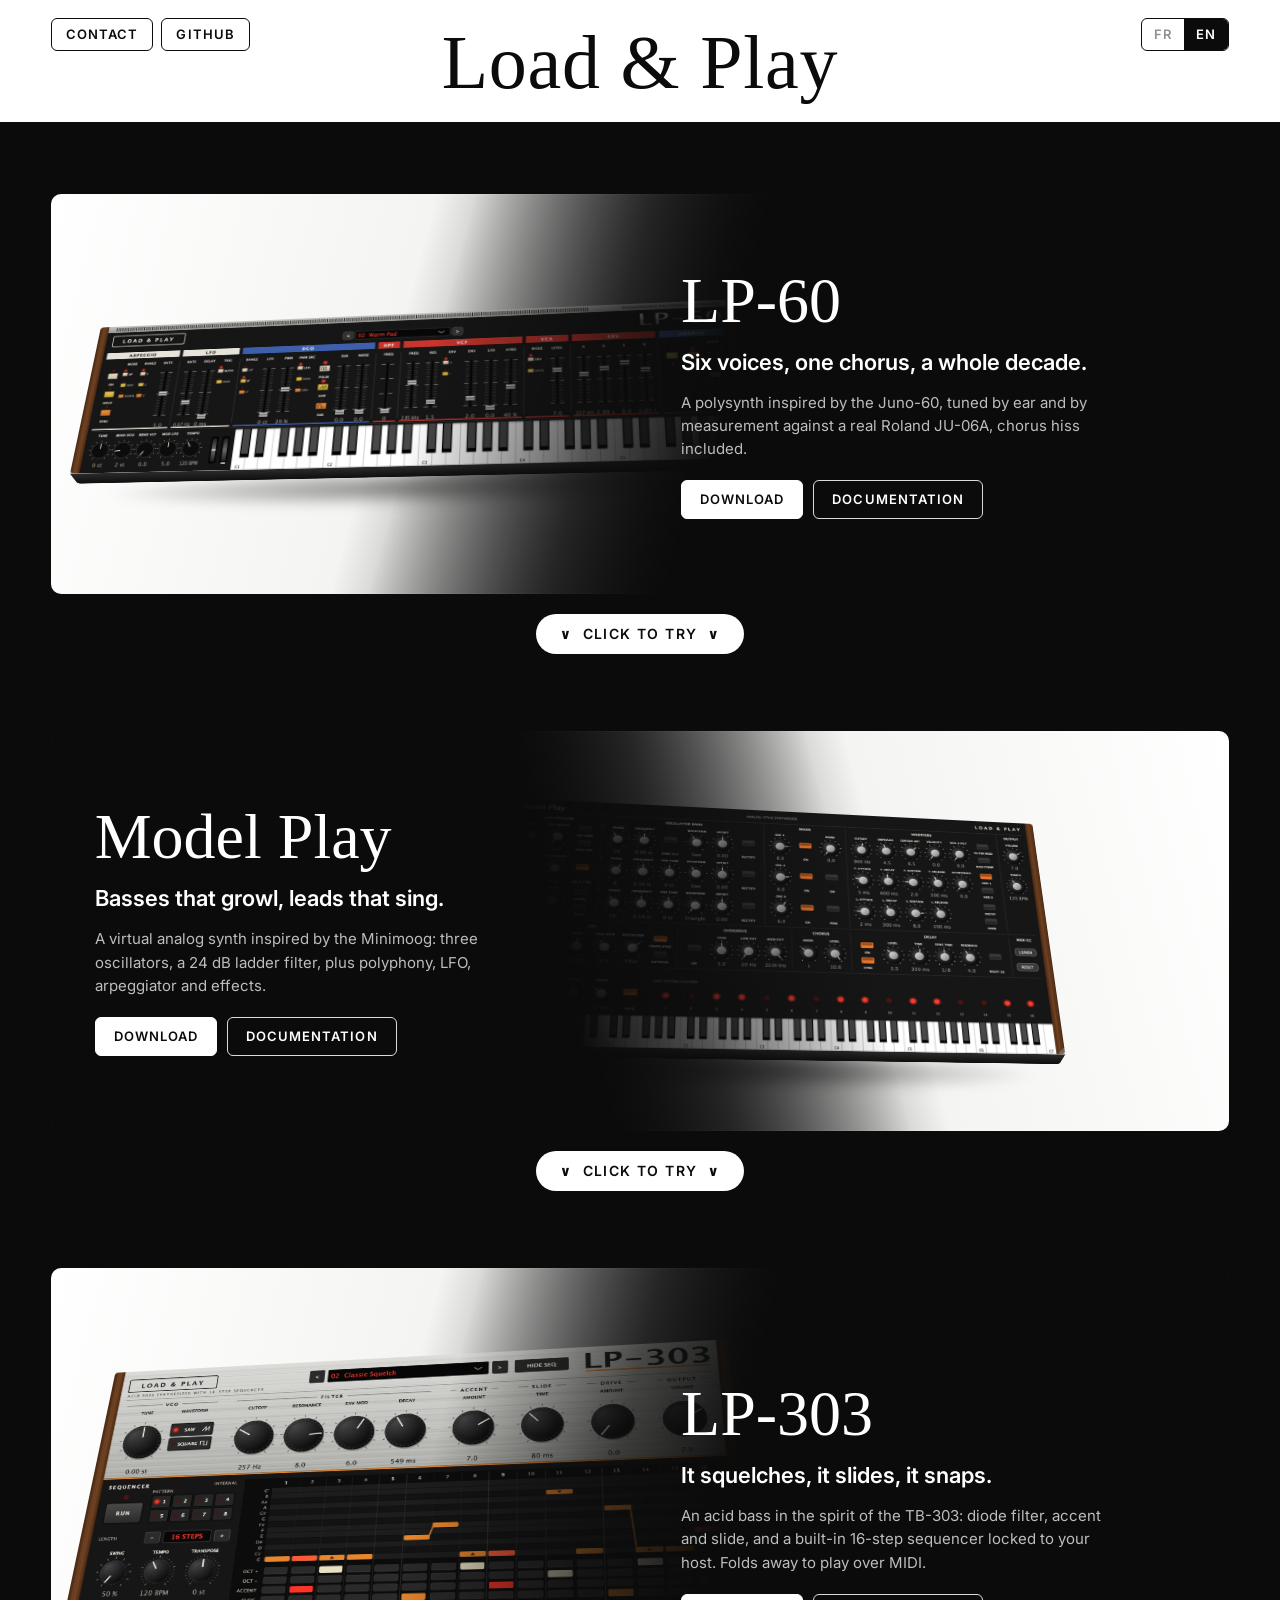
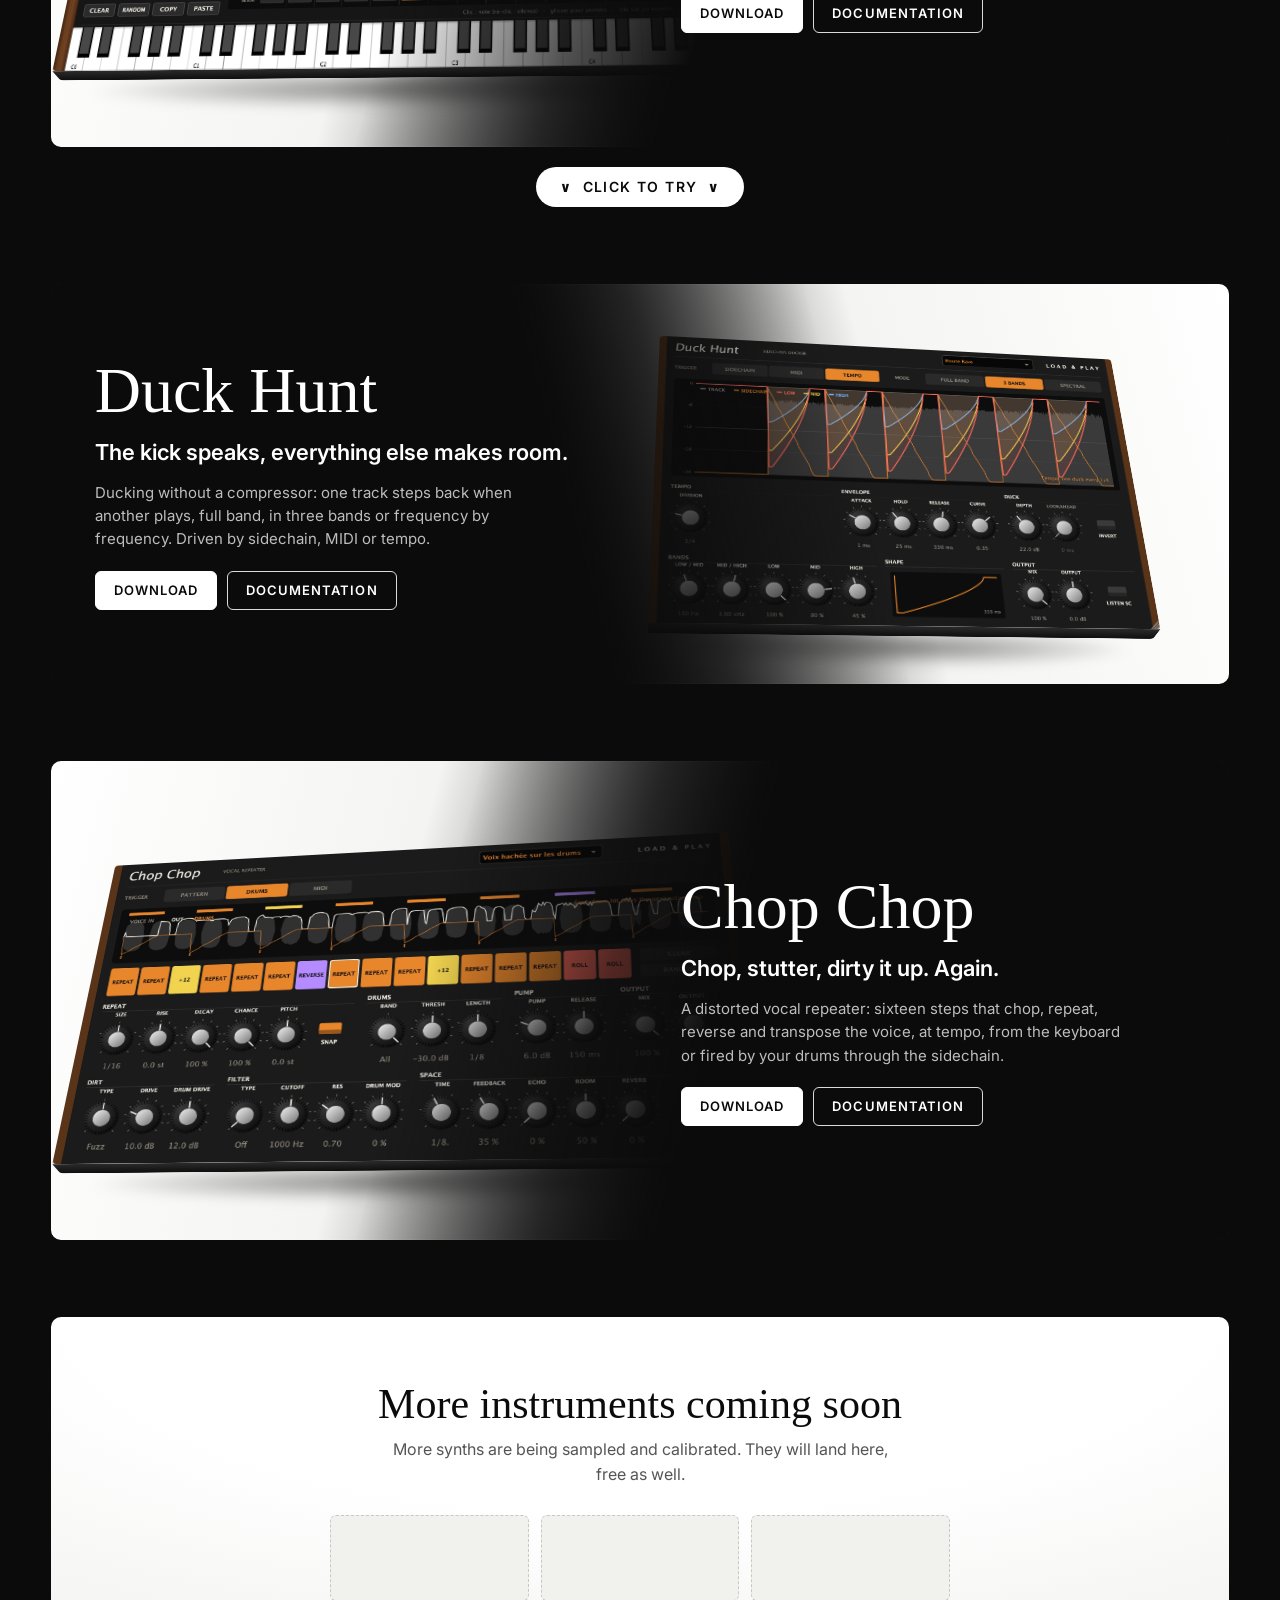
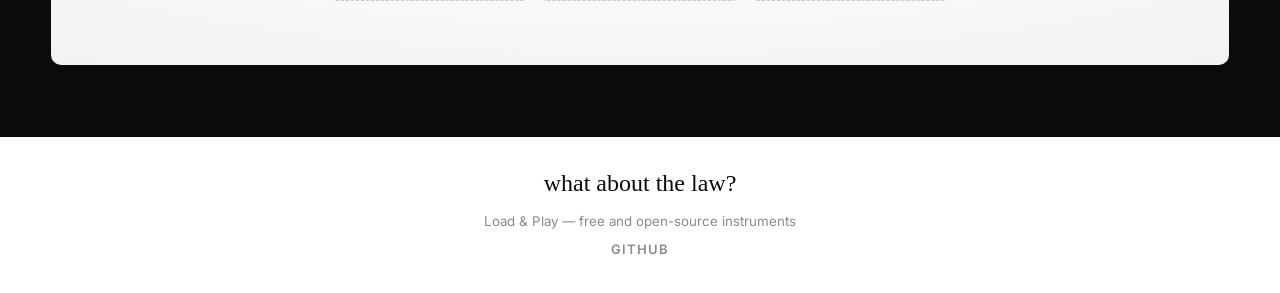
==== commit e23a41bd: "LP-303 : séquenceur repliable, fichiers MIDI, page du site et manuel Plugin : - HIDE SEQ / SHOW SEQ " ====
--- a/Site web/index.html
+++ b/Site web/index.html
@@ -4,7 +4,7 @@
   <meta charset="utf-8">
   <meta name="viewport" content="width=device-width, initial-scale=1">
   <title>Load & Play — instruments et effets gratuits</title>
-  <meta name="description" content="LP-60, Model Play, Duck Hunt et Chop Chop : synthés et effets gratuits et open source, à essayer maintenant et à télécharger pour Mac, Windows et Linux.">
+  <meta name="description" content="LP-60, Model Play, LP-303, Duck Hunt et Chop Chop : synthés et effets gratuits et open source, à essayer maintenant et à télécharger pour Mac, Windows et Linux.">
   <link rel="preconnect" href="https://fonts.googleapis.com">
   <link rel="preconnect" href="https://fonts.gstatic.com" crossorigin>
   <link href="https://fonts.googleapis.com/css2?family=Inter:wght@400;600&family=Permanent+Marker&display=swap" rel="stylesheet">
@@ -86,9 +86,36 @@
           <div class="try-panel" id="try-modelplay" data-instrument="modelplay" hidden></div>
         </article>
 
+        <!-- LP-303 : la basse acide, image à gauche -->
+        <article class="instrument" id="lp-303">
+          <div class="card image-left">
+            <a class="device" href="lp-303.html" aria-label="LP-303">
+              <div class="device-tilt">
+                <img src="assets/img/lp-303.jpg" width="2360" height="1296" alt="Interface de LP-303">
+                <span class="device-edge"></span>
+              </div>
+            </a>
+            <div class="copy">
+              <h2>LP-303</h2>
+              <p class="tagline" lang="fr">Ça couine, ça glisse, ça claque.</p>
+              <p class="tagline" lang="en">It squelches, it slides, it snaps.</p>
+              <p class="brief" lang="fr">Basse acide dans l'esprit de la TB-303 : filtre à diodes, accent et slide, et un séquenceur de 16 pas intégré, calé sur votre logiciel. Se replie pour jouer en MIDI.</p>
+              <p class="brief" lang="en">An acid bass in the spirit of the TB-303: diode filter, accent and slide, and a built-in 16-step sequencer locked to your host. Folds away to play over MIDI.</p>
+              <div class="actions">
+                <a class="btn solid" href="lp-303.html#telechargements"><span lang="fr">Télécharger</span><span lang="en">Download</span></a>
+                <a class="btn" href="lp-303.html">Documentation</a>
+              </div>
+            </div>
+          </div>
+          <button class="try-toggle" type="button" data-try="try-lp303" aria-expanded="false">
+            <span class="chev">∨</span> click to try <span class="chev">∨</span>
+          </button>
+          <div class="try-panel" id="try-lp303" data-instrument="lp303" hidden></div>
+        </article>
+
         <!-- Duck Hunt : même carte, synthé remplacé par l'effet -->
         <article class="instrument" id="duck-hunt">
-          <div class="card image-left tall">
+          <div class="card image-right tall">
             <a class="device" href="duck-hunt.html" aria-label="Duck Hunt">
               <div class="device-tilt">
                 <img src="assets/img/duck-hunt.jpg" width="1840" height="1232" alt="Interface de Duck Hunt">
@@ -111,7 +138,7 @@
 
         <!-- Chop Chop -->
         <article class="instrument" id="chop-chop">
-          <div class="card image-right compact">
+          <div class="card image-left compact">
             <a class="device" href="chop-chop.html" aria-label="Chop Chop">
               <div class="device-tilt">
                 <img src="assets/img/chop-chop.jpg" width="2080" height="1140" alt="Interface de Chop Chop">
--- a/Site web/assets/css/style.css
+++ b/Site web/assets/css/style.css
@@ -820,6 +820,106 @@
 .seq-n { position: absolute; background: var(--ink); border-radius: 2px; box-shadow: inset 0 0 0 1px #fff; }
 .seq-playhead { position: absolute; top: 0; bottom: 0; background: rgba(232, 134, 44, 0.25); pointer-events: none; }
 .seq-hint { margin: 0; font-size: 13px; color: #666; }
+
+/* ---------- Façade LP-303 (alu brossé, séquenceur dans la façade) ---------- */
+.style-acid .face {
+  color: #1e1e1e;
+  background:
+    repeating-linear-gradient(0deg, rgba(255, 255, 255, 0.06) 0 1px, rgba(0, 0, 0, 0.035) 1px 2px),
+    linear-gradient(#dcdcd8, #b4b4af);
+  border-left: 14px solid #5a3418;
+  border-right: 14px solid #5a3418;
+  padding: 12px 16px 14px;
+}
+.style-acid .face-body { min-width: max-content; }
+.style-acid .face-top { display: grid; grid-template-columns: auto 1fr auto auto; align-items: center; gap: 16px; padding-bottom: 8px; border-bottom: 1px solid rgba(0, 0, 0, 0.2); }
+.style-acid .brand-box { border-color: #1e1e1e; color: #1e1e1e; }
+.style-acid .face-logo { color: #1e1e1e; background: none; -webkit-text-fill-color: #1e1e1e; border-bottom: 3px solid #e8862c; padding-bottom: 2px; }
+.style-acid .sections { display: flex; gap: 0; }
+.style-acid .section { padding: 0 12px; border-left: 1px solid rgba(0, 0, 0, 0.18); }
+.style-acid .section:first-child { border-left: none; padding-left: 0; }
+.style-acid .section-title { color: #1e1e1e; font-size: 12px; letter-spacing: 0.12em; margin-bottom: 4px; text-align: center; }
+.style-acid .controls { display: flex; gap: 4px; }
+.style-acid .ctl { width: 72px; gap: 1px; }
+.style-acid .ctl-label { color: #1e1e1e; }
+.style-acid .ctl-value { font-size: 12px; color: #2a2a2a; }
+.style-acid .knob { width: 46px; height: 46px; background: radial-gradient(circle at 40% 32%, #4a4a4a, #0d0d0d 70%); box-shadow: 0 0 0 2px #050505, 2px 4px 6px rgba(0, 0, 0, 0.35); }
+.style-acid .knob .scale { background: repeating-conic-gradient(from -136deg, #55534f 0 2deg, transparent 2deg 27deg); }
+.style-acid .knob .pointer::after { height: 40%; top: 3px; width: 3px; margin-left: -1.5px; }
+.style-acid .knob .dome { display: none; }
+.style-acid .ctl-choice { align-content: center; }
+.style-acid .choice { gap: 6px; }
+.style-acid .choice button { grid-template-columns: 8px auto; grid-template-rows: auto; padding: 6px 9px; background: #2a2a29; border: 1px solid #000; border-radius: 3px; }
+.style-acid .choice .led { grid-row: 1; width: 7px; height: 7px; }
+.style-acid .choice .sq { display: none; }
+.style-acid .choice .nm { grid-row: 1; color: #f0ede4; font-size: 10px; }
+.style-acid .keys-wrap { height: 100px; margin-top: 2px; }
+.style-acid .wheels { background: #141414; border: 1px solid #2e2e2e; }
+
+.acid-seq {
+  display: grid;
+  grid-template-columns: 200px 1fr;
+  gap: 14px;
+  background: #161616;
+  color: #f0ede4;
+  border-top: 3px solid #e8862c;
+  margin: 2px -16px 0;
+  padding: 12px 16px;
+}
+.acid-side { display: grid; gap: 8px; align-content: start; }
+.acid-title { font: 700 12.5px var(--text); letter-spacing: 0.15em; }
+.acid-label { font: 700 9.5px var(--text); color: #a39e94; letter-spacing: 0.06em; }
+.acid-run {
+  font: 700 14px var(--text); letter-spacing: 0.08em; color: #f0ede4;
+  background: linear-gradient(#4a4a48, #2a2a29); border: 1px solid #000; border-radius: 4px; padding: 10px; cursor: pointer;
+}
+.acid-run:hover { filter: brightness(1.15); }
+.acid-patterns { display: grid; grid-template-columns: repeat(4, 1fr); gap: 4px; }
+.acid-patterns button {
+  position: relative; font: 700 12px var(--text); color: #f0ede4; background: #262626;
+  border: 1px solid #000; border-radius: 3px; padding: 6px 0 6px 10px; cursor: pointer;
+}
+.acid-patterns button::before { content: ""; position: absolute; left: 7px; top: 50%; width: 6px; height: 6px; margin-top: -3px; border-radius: 50%; background: #4a1512; }
+.acid-patterns button.on::before { background: #ff3326; box-shadow: 0 0 5px #ff3326; }
+.acid-patterns button.pending::before { background: #e8862c; }
+.acid-name { font: 11px var(--text); color: #a39e94; }
+.acid-row { display: flex; gap: 6px; align-items: center; }
+.acid-tempo { width: 56px; font: 13px var(--text); padding: 4px 6px; border-radius: 4px; border: 1px solid #4a4a4a; background: #070707; color: #ff3326; }
+.acid-swing { width: 64px; accent-color: #e8862c; }
+.acid-transpose { font: 700 12px var(--text); color: #ff3326; background: #070707; border: 1px solid #4a4a4a; border-radius: 3px; padding: 4px 8px; cursor: pointer; justify-self: start; }
+.acid-tool { flex: 1; font: 700 11px var(--text); color: #f0ede4; background: #2b2b2b; border: 1px solid #4a4a4a; border-radius: 3px; padding: 6px; cursor: pointer; }
+.acid-tool:hover { background: #3a3a3a; }
+.acid-main { display: grid; gap: 6px; min-width: 620px; }
+.acid-grid {
+  display: grid;
+  grid-template-columns: 52px repeat(16, minmax(30px, 1fr));
+  grid-template-rows: 20px repeat(13, 12px) repeat(4, 19px);
+  background: #0c0c0c;
+  border-radius: 4px;
+  touch-action: none;
+  user-select: none;
+  cursor: pointer;
+}
+.acid-grid > * { min-width: 0; }
+.acid-rowlabel { grid-column: 1; font: 700 9.5px/12px var(--text); color: #a39e94; text-align: right; padding-right: 8px; }
+.acid-rowlabel.sharp { color: #7d7970; }
+.acid-rowlabel.opt { line-height: 19px; }
+.acid-rowlabel.opt:first-of-type, .acid-grid .acid-opt.up { margin-top: 0; }
+.acid-head { font: 700 11px/20px var(--text); color: #a39e94; text-align: center; position: relative; }
+.acid-head:nth-child(4n+3) { color: #f0ede4; }
+.acid-head.now::before { content: ""; position: absolute; left: 6px; top: 7px; width: 6px; height: 6px; border-radius: 50%; background: #ff3326; }
+.acid-head.out, .acid-cell.out, .acid-opt.out { opacity: 0.35; }
+.acid-cell { background: #1d1d1c; border-bottom: 1px solid #0c0c0c; border-left: 1px solid #262626; font: 7px/11px var(--text); color: #000; text-align: center; }
+.acid-cell.sharp { background: #131313; }
+.acid-cell.beat { border-left-color: #4a4a4a; }
+.acid-cell.on { background: #e8862c; border-radius: 2px; box-shadow: inset 0 0 0 1px #0c0c0c; }
+.acid-cell.on.accent { background: #ff5a36; }
+.acid-cell.now, .acid-opt.now { filter: brightness(1.45); }
+.acid-opt { margin: 3px 4px; background: #2a2a2a; border: 1px solid #383838; border-radius: 3px; }
+.acid-opt.on.up, .acid-opt.on.down { background: #e9dfc2; border-color: #e9dfc2; }
+.acid-opt.on.accent { background: #ff3326; border-color: #ff3326; }
+.acid-opt.on.slide { background: #e8862c; border-color: #e8862c; }
+.acid-hint { margin: 0; font: 11px var(--text); color: #8c877d; text-align: right; }
 
 /* ---------- Petits écrans ---------- */
 @media (max-width: 720px) {
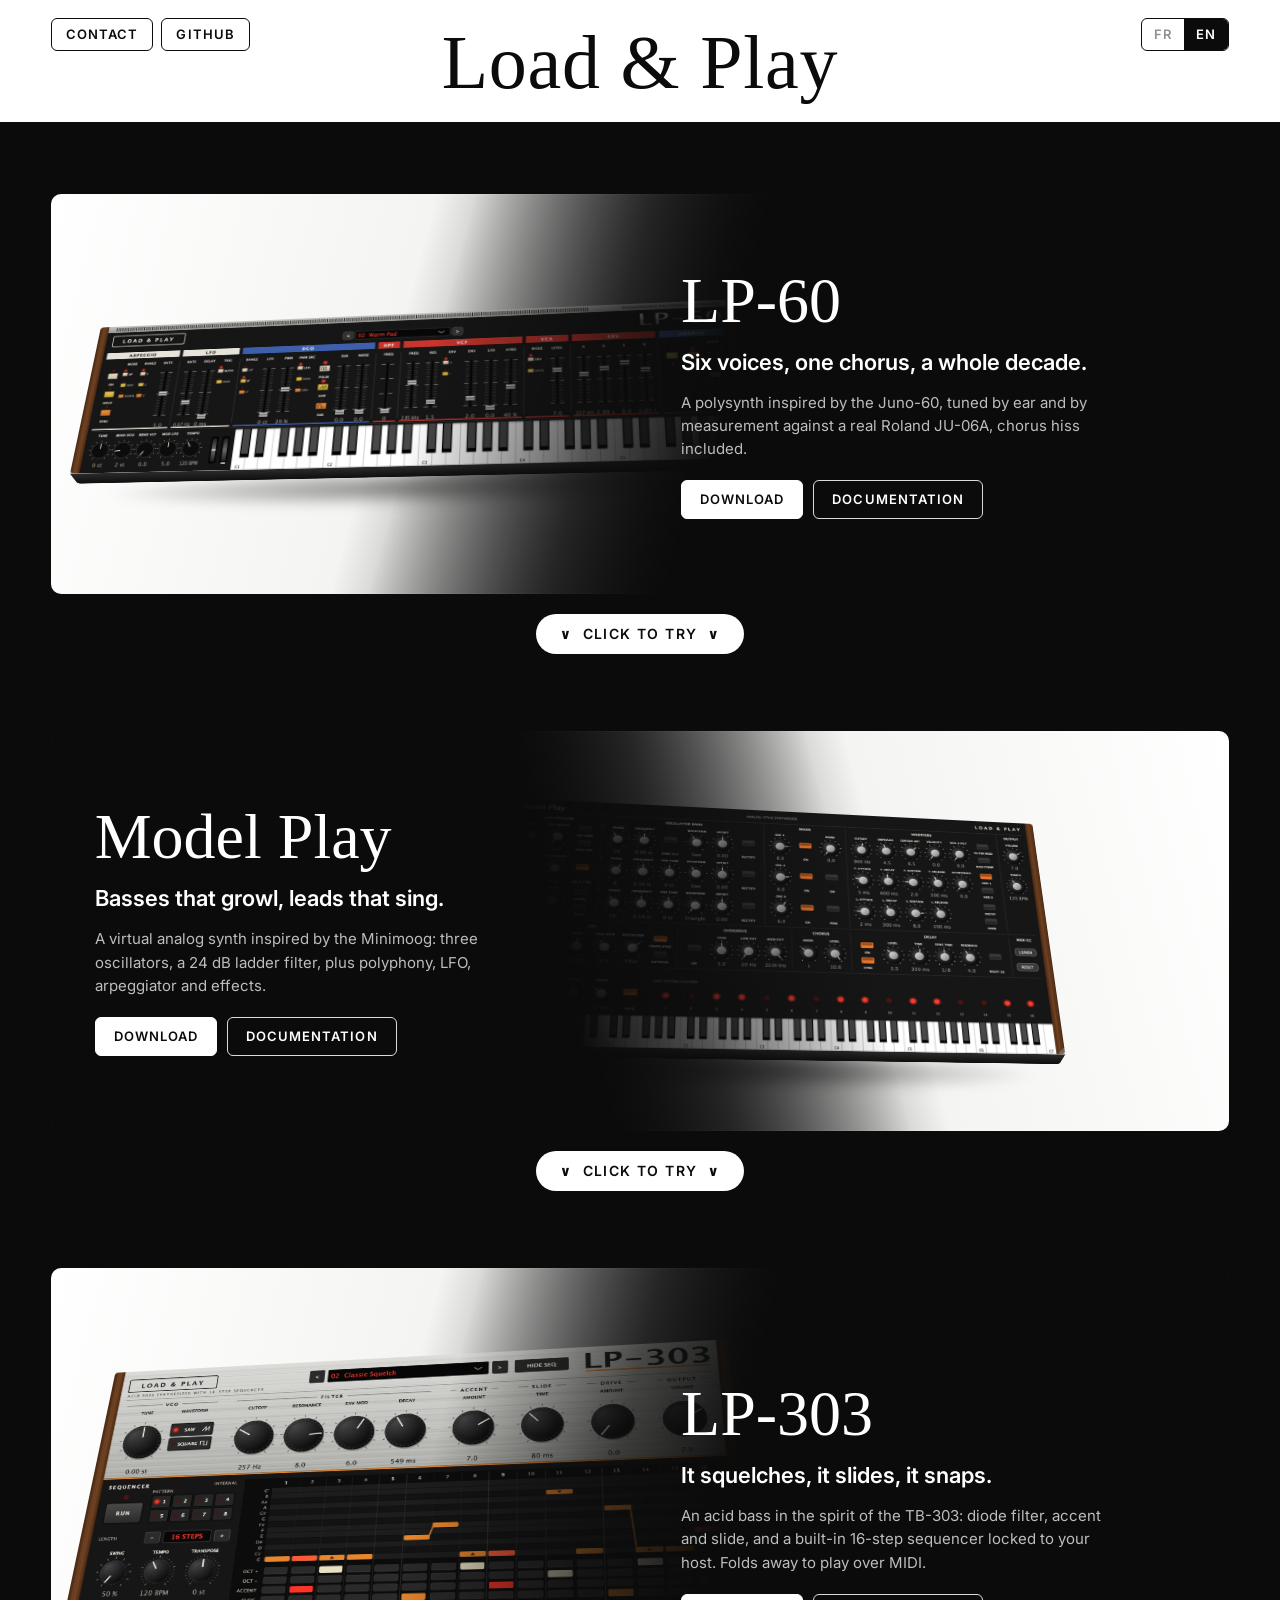
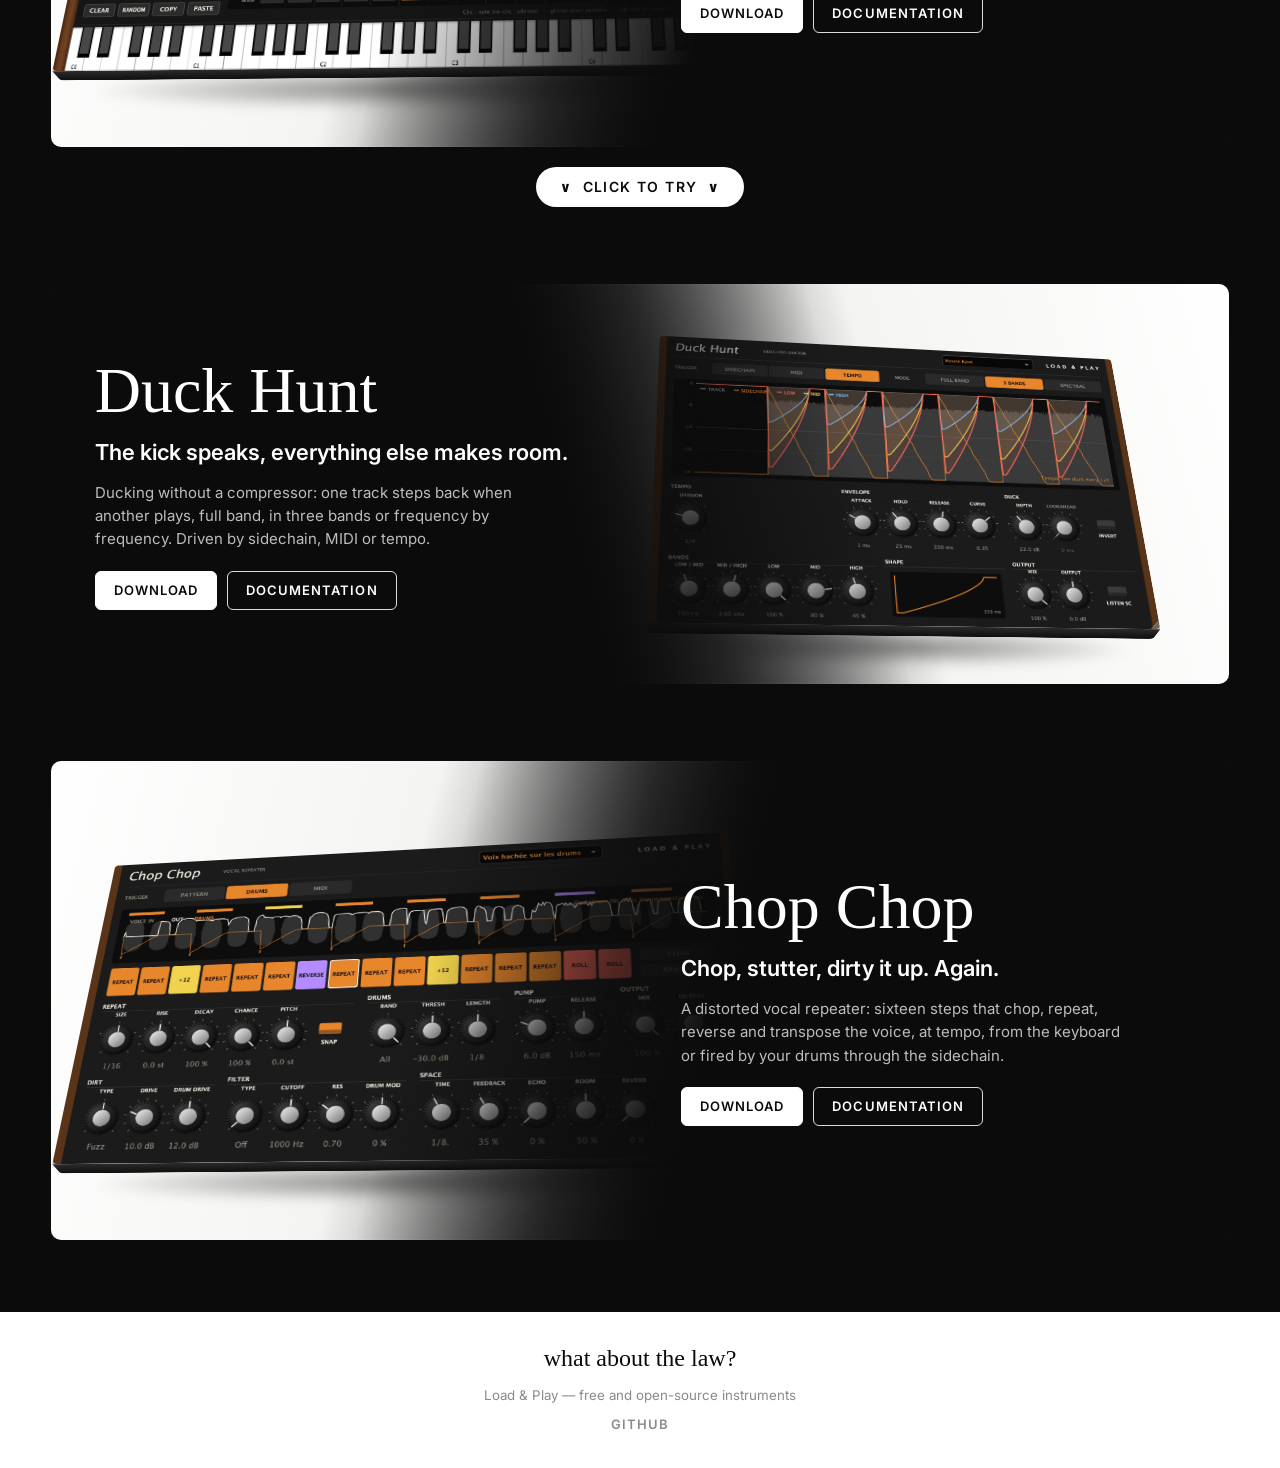
==== commit 9cf93ba9: "Site : « Dans votre logiciel » dans la Description, téléchargements sans manuel - La partie « Dans v" ====
--- a/Site web/index.html
+++ b/Site web/index.html
@@ -159,14 +159,6 @@
           </div>
         </article>
 
-
-        <div class="coming">
-          <h2><span lang="fr">Plus d'instruments à venir</span><span lang="en">More instruments coming soon</span></h2>
-          <p class="more" lang="fr">D'autres synthés sont en cours d'échantillonnage et d'étalonnage. Ils arriveront ici, gratuits eux aussi.</p>
-          <p class="more" lang="en">More synths are being sampled and calibrated. They will land here, free as well.</p>
-          <div class="coming-slots" aria-hidden="true"><span></span><span></span><span></span></div>
-        </div>
-
       </div>
     </section>
   </main>
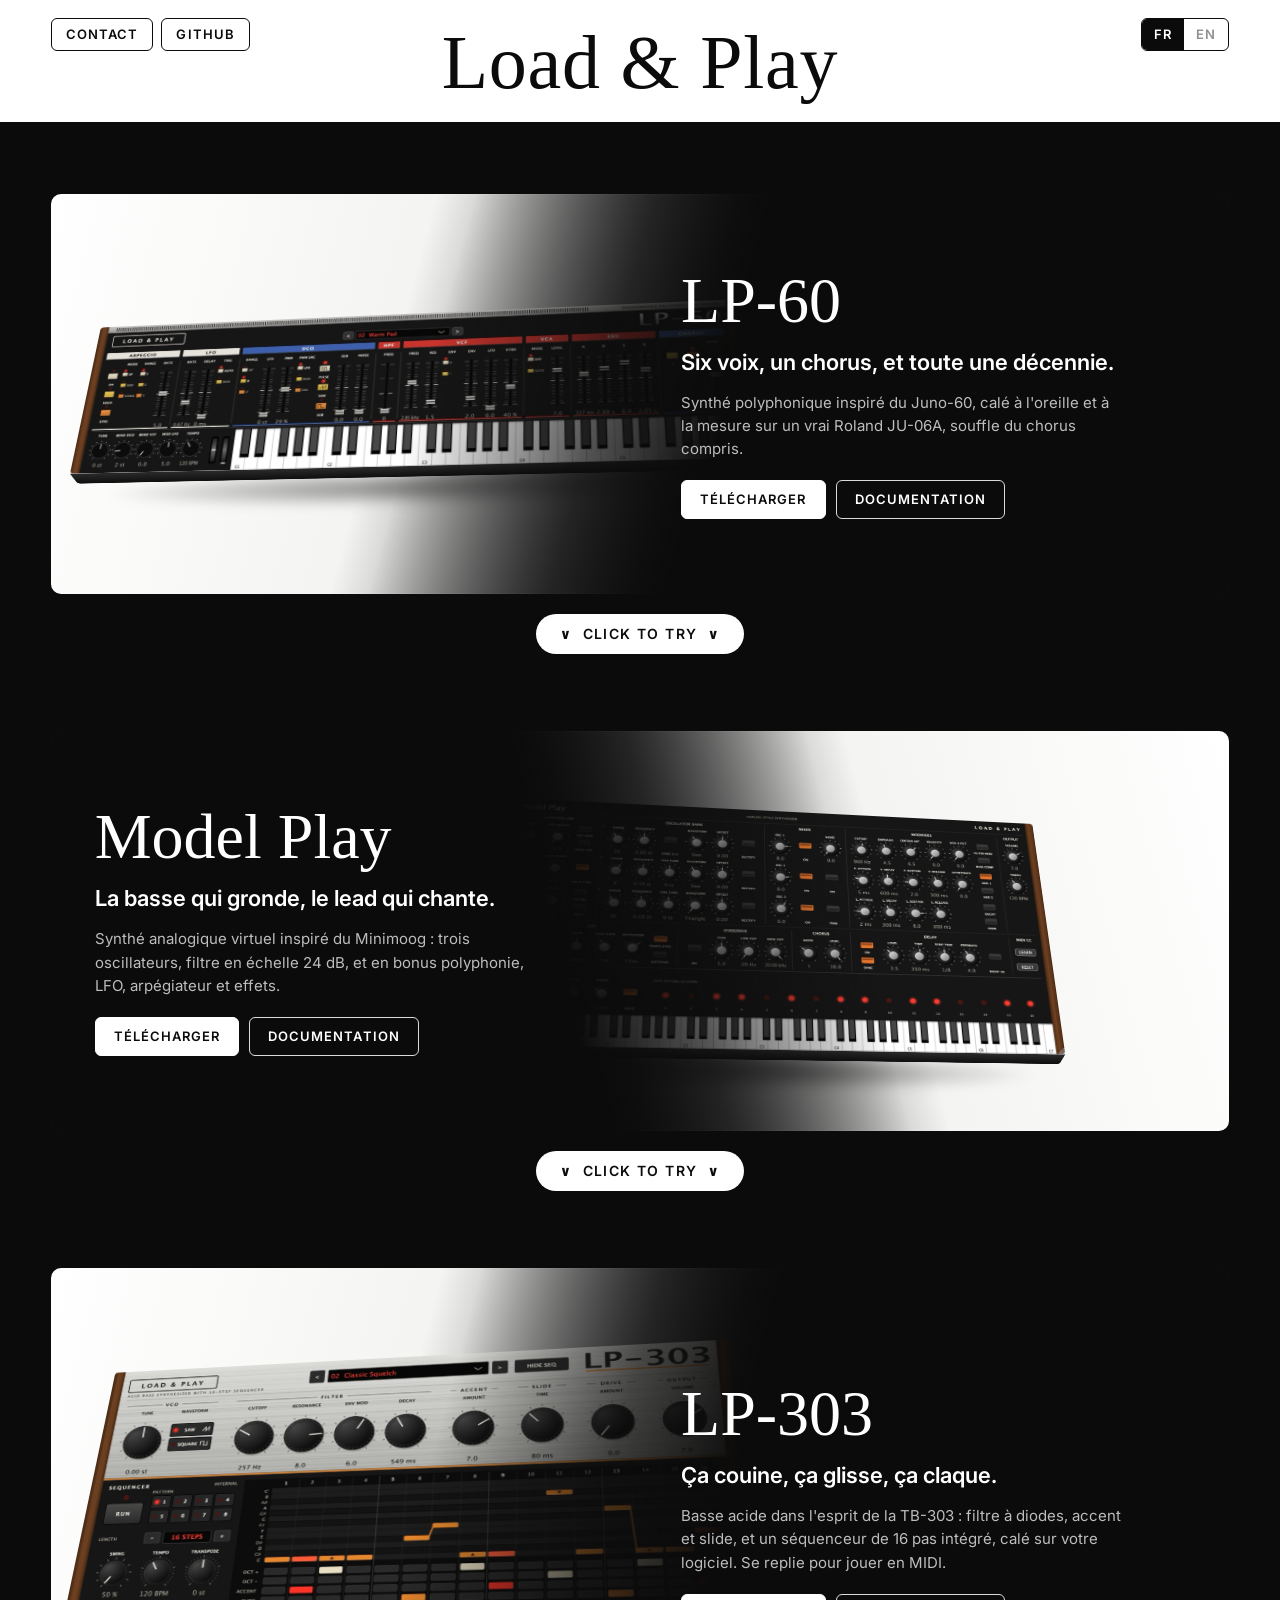
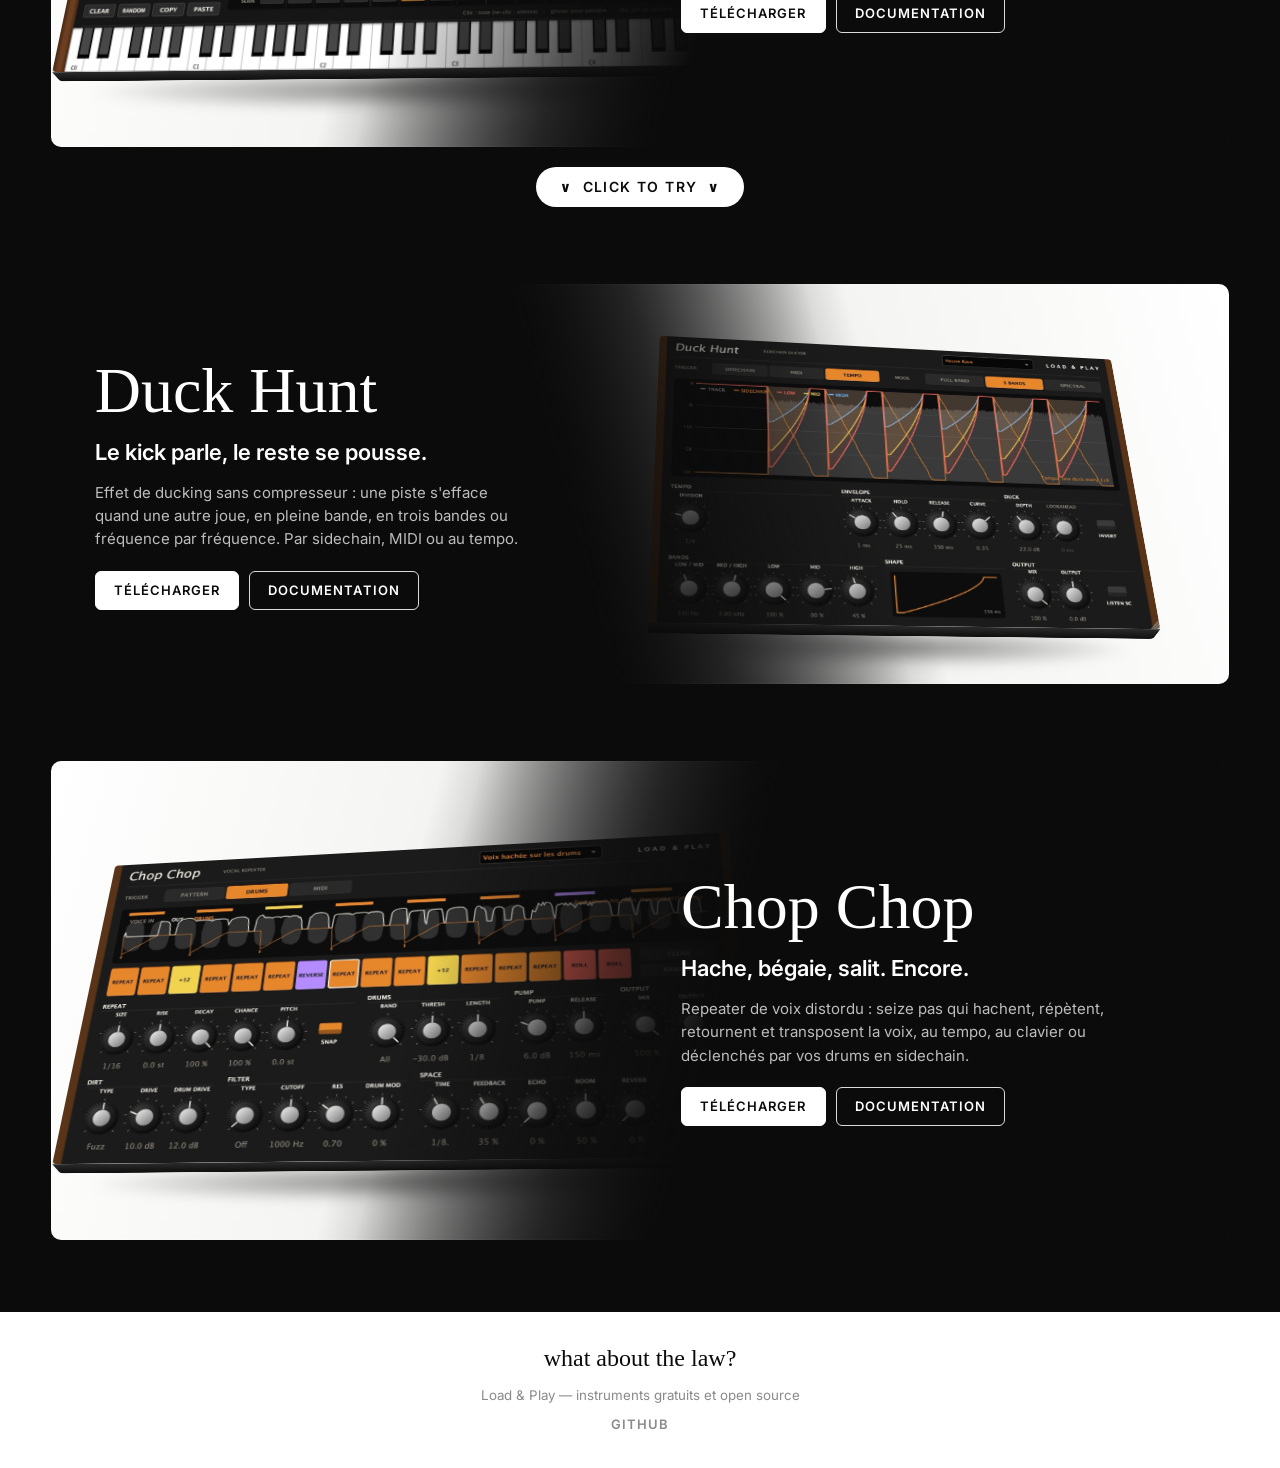
==== commit 906f43c1: "Site : référencement (SEO), pages anglaises, partage et images allégées - Pages anglaises *-en.html " ====
--- a/Site web/index.html
+++ b/Site web/index.html
@@ -3,14 +3,84 @@
 <head>
   <meta charset="utf-8">
   <meta name="viewport" content="width=device-width, initial-scale=1">
-  <title>Load & Play — instruments et effets gratuits</title>
-  <meta name="description" content="LP-60, Model Play, LP-303, Duck Hunt et Chop Chop : synthés et effets gratuits et open source, à essayer maintenant et à télécharger pour Mac, Windows et Linux.">
+  <title data-en-text="Free VST3 / AU synths and effects — Load &amp; Play">Synthés et effets VST3 / AU gratuits — Load &amp; Play</title>
+  <meta name="description" content="Synthés gratuits et open source inspirés du Juno-60, du Minimoog et de la TB-303, et deux effets. VST3, AU, CLAP, LV2 pour Mac, Windows et Linux." data-en-content="Free, open-source synths inspired by the Juno-60, Minimoog and TB-303, plus two effects. VST3, AU, CLAP and LV2 for Mac, Windows and Linux.">
+  <link rel="canonical" href="https://alexlexlexlexlexlex.github.io/load-and-play/">
+  <link rel="alternate" hreflang="fr" href="https://alexlexlexlexlexlex.github.io/load-and-play/">
+  <link rel="alternate" hreflang="en" href="https://alexlexlexlexlexlex.github.io/load-and-play/index-en.html">
+  <link rel="alternate" hreflang="x-default" href="https://alexlexlexlexlexlex.github.io/load-and-play/index-en.html">
+  <meta property="og:type" content="website">
+  <meta property="og:site_name" content="Load &amp; Play">
+  <meta property="og:locale" content="fr_FR">
+  <meta property="og:locale:alternate" content="en_US">
+  <meta property="og:url" content="https://alexlexlexlexlexlex.github.io/load-and-play/">
+  <meta property="og:title" content="Synthés et effets VST3 / AU gratuits — Load &amp; Play" data-en-content="Free VST3 / AU synths and effects — Load &amp; Play">
+  <meta property="og:description" content="Synthés gratuits et open source inspirés du Juno-60, du Minimoog et de la TB-303, et deux effets. VST3, AU, CLAP, LV2 pour Mac, Windows et Linux." data-en-content="Free, open-source synths inspired by the Juno-60, Minimoog and TB-303, plus two effects. VST3, AU, CLAP and LV2 for Mac, Windows and Linux.">
+  <meta property="og:image" content="https://alexlexlexlexlexlex.github.io/load-and-play/assets/img/og/load-and-play.jpg">
+  <meta property="og:image:width" content="1200">
+  <meta property="og:image:height" content="630">
+  <meta property="og:image:alt" content="Les interfaces des synthés LP-60, Model Play et LP-303" data-en-content="The LP-60, Model Play and LP-303 synth interfaces">
+  <meta name="twitter:card" content="summary_large_image">
+  <meta name="twitter:image:alt" content="Les interfaces des synthés LP-60, Model Play et LP-303" data-en-content="The LP-60, Model Play and LP-303 synth interfaces">
+  <link rel="icon" href="assets/img/icon-32.png" sizes="32x32" type="image/png">
+  <link rel="icon" href="assets/img/icon-192.png" sizes="192x192" type="image/png">
+  <link rel="apple-touch-icon" href="assets/img/apple-touch-icon.png">
+  <script type="application/ld+json">
+  {
+    "@context": "https://schema.org",
+    "@graph": [
+      {
+        "@type": "WebSite",
+        "name": "Load & Play",
+        "url": "https://alexlexlexlexlexlex.github.io/load-and-play/",
+        "inLanguage": "fr",
+        "description": "Synthés gratuits et open source inspirés du Juno-60, du Minimoog et de la TB-303, et deux effets. VST3, AU, CLAP, LV2 pour Mac, Windows et Linux."
+      },
+      {
+        "@type": "ItemList",
+        "name": "Load & Play",
+        "itemListElement": [
+          {
+            "@type": "ListItem",
+            "position": 1,
+            "url": "https://alexlexlexlexlexlex.github.io/load-and-play/lp-60.html",
+            "name": "LP-60"
+          },
+          {
+            "@type": "ListItem",
+            "position": 2,
+            "url": "https://alexlexlexlexlexlex.github.io/load-and-play/model-play.html",
+            "name": "Model Play"
+          },
+          {
+            "@type": "ListItem",
+            "position": 3,
+            "url": "https://alexlexlexlexlexlex.github.io/load-and-play/lp-303.html",
+            "name": "LP-303"
+          },
+          {
+            "@type": "ListItem",
+            "position": 4,
+            "url": "https://alexlexlexlexlexlex.github.io/load-and-play/duck-hunt.html",
+            "name": "Duck Hunt"
+          },
+          {
+            "@type": "ListItem",
+            "position": 5,
+            "url": "https://alexlexlexlexlexlex.github.io/load-and-play/chop-chop.html",
+            "name": "Chop Chop"
+          }
+        ]
+      }
+    ]
+  }
+  </script>
   <link rel="preconnect" href="https://fonts.googleapis.com">
   <link rel="preconnect" href="https://fonts.gstatic.com" crossorigin>
   <link href="https://fonts.googleapis.com/css2?family=Inter:wght@400;600&family=Permanent+Marker&display=swap" rel="stylesheet">
-  <link rel="stylesheet" href="assets/css/style.css">
+  <link rel="stylesheet" href="assets/css/style.css?v=2026-11-24">
   <script src="assets/js/config.js"></script>
-  <script src="assets/js/site.js"></script>
+  <script src="assets/js/site.js?v=2026-11-24"></script>
   <script type="module" src="assets/js/try.js"></script>
 </head>
 <body>
@@ -29,6 +99,7 @@
   </header>
 
   <main>
+    <h1 class="visually-hidden"><span lang="fr">Load &amp; Play : synthés et effets audio gratuits pour Mac, Windows et Linux</span><span lang="en">Load &amp; Play: free synths and audio effects for Mac, Windows and Linux</span></h1>
     <section class="band-black">
       <div class="stack">
 
@@ -37,7 +108,7 @@
           <div class="card image-left">
             <a class="device" href="lp-60.html" aria-label="LP-60">
               <div class="device-tilt">
-                <img src="assets/img/lp-60.jpg" width="2972" height="800" alt="Interface du LP-60">
+                <img src="assets/img/lp-60-1400.jpg" width="1400" height="377" fetchpriority="high" decoding="async" alt="Interface du LP-60, synthé polyphonique inspiré du Juno-60" data-en-alt="LP-60 interface, a polysynth inspired by the Juno-60">
                 <span class="device-edge"></span>
               </div>
             </a>
@@ -64,7 +135,7 @@
           <div class="card image-right">
             <a class="device" href="model-play.html" aria-label="Model Play">
               <div class="device-tilt">
-                <img src="assets/img/model-play.jpg" width="2772" height="1404" alt="Interface du Model Play">
+                <img src="assets/img/model-play-1400.jpg" width="1400" height="709" loading="lazy" decoding="async" alt="Interface de Model Play, synthé analogique virtuel inspiré du Minimoog" data-en-alt="Model Play interface, a virtual analog synth inspired by the Minimoog">
                 <span class="device-edge"></span>
               </div>
             </a>
@@ -91,7 +162,7 @@
           <div class="card image-left">
             <a class="device" href="lp-303.html" aria-label="LP-303">
               <div class="device-tilt">
-                <img src="assets/img/lp-303.jpg" width="2360" height="1296" alt="Interface de LP-303">
+                <img src="assets/img/lp-303-1400.jpg" width="1400" height="769" loading="lazy" decoding="async" alt="Interface de LP-303, basse acide avec séquenceur 16 pas" data-en-alt="LP-303 interface, an acid bass with a 16-step sequencer">
                 <span class="device-edge"></span>
               </div>
             </a>
@@ -118,7 +189,7 @@
           <div class="card image-right tall">
             <a class="device" href="duck-hunt.html" aria-label="Duck Hunt">
               <div class="device-tilt">
-                <img src="assets/img/duck-hunt.jpg" width="1840" height="1232" alt="Interface de Duck Hunt">
+                <img src="assets/img/duck-hunt-1400.jpg" width="1400" height="937" loading="lazy" decoding="async" alt="Interface de Duck Hunt, effet de ducking par sidechain, MIDI ou tempo" data-en-alt="Duck Hunt interface, a ducking effect driven by sidechain, MIDI or tempo">
                 <span class="device-edge"></span>
               </div>
             </a>
@@ -141,7 +212,7 @@
           <div class="card image-left compact">
             <a class="device" href="chop-chop.html" aria-label="Chop Chop">
               <div class="device-tilt">
-                <img src="assets/img/chop-chop.jpg" width="2080" height="1140" alt="Interface de Chop Chop">
+                <img src="assets/img/chop-chop-1400.jpg" width="1400" height="767" loading="lazy" decoding="async" alt="Interface de Chop Chop, repeater de voix à 16 pas" data-en-alt="Chop Chop interface, a 16-step vocal repeater">
                 <span class="device-edge"></span>
               </div>
             </a>
--- a/Site web/assets/css/style.css
+++ b/Site web/assets/css/style.css
@@ -35,6 +35,17 @@
 html[data-ui-lang="en"] body [lang="fr"] { display: none !important; }
 
 [hidden] { display: none !important; }
+
+/* Lu par les moteurs de recherche et les lecteurs d'écran, invisible à l'écran. */
+.visually-hidden {
+  position: absolute !important;
+  width: 1px; height: 1px;
+  padding: 0; margin: -1px;
+  overflow: hidden;
+  clip: rect(0 0 0 0);
+  white-space: nowrap;
+  border: 0;
+}
 
 /* ---------- En-tête ---------- */
 .site-header {
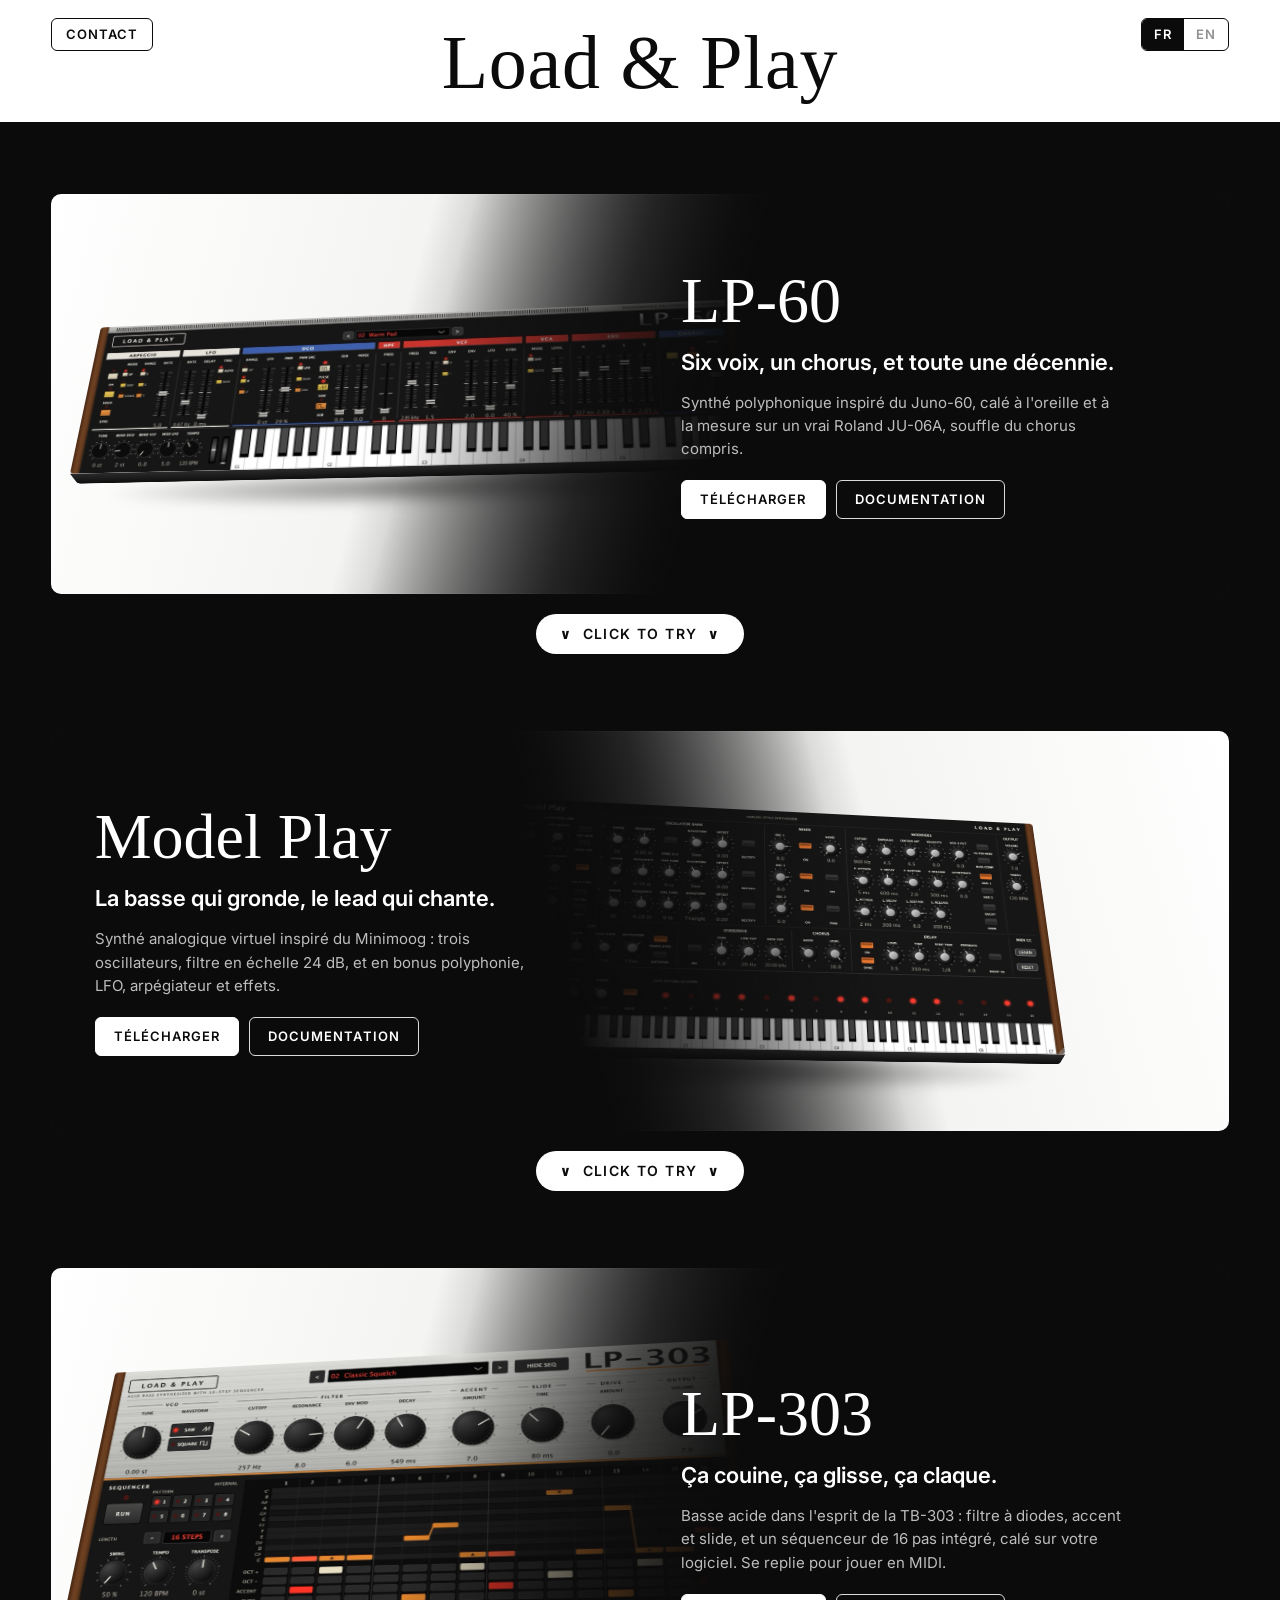
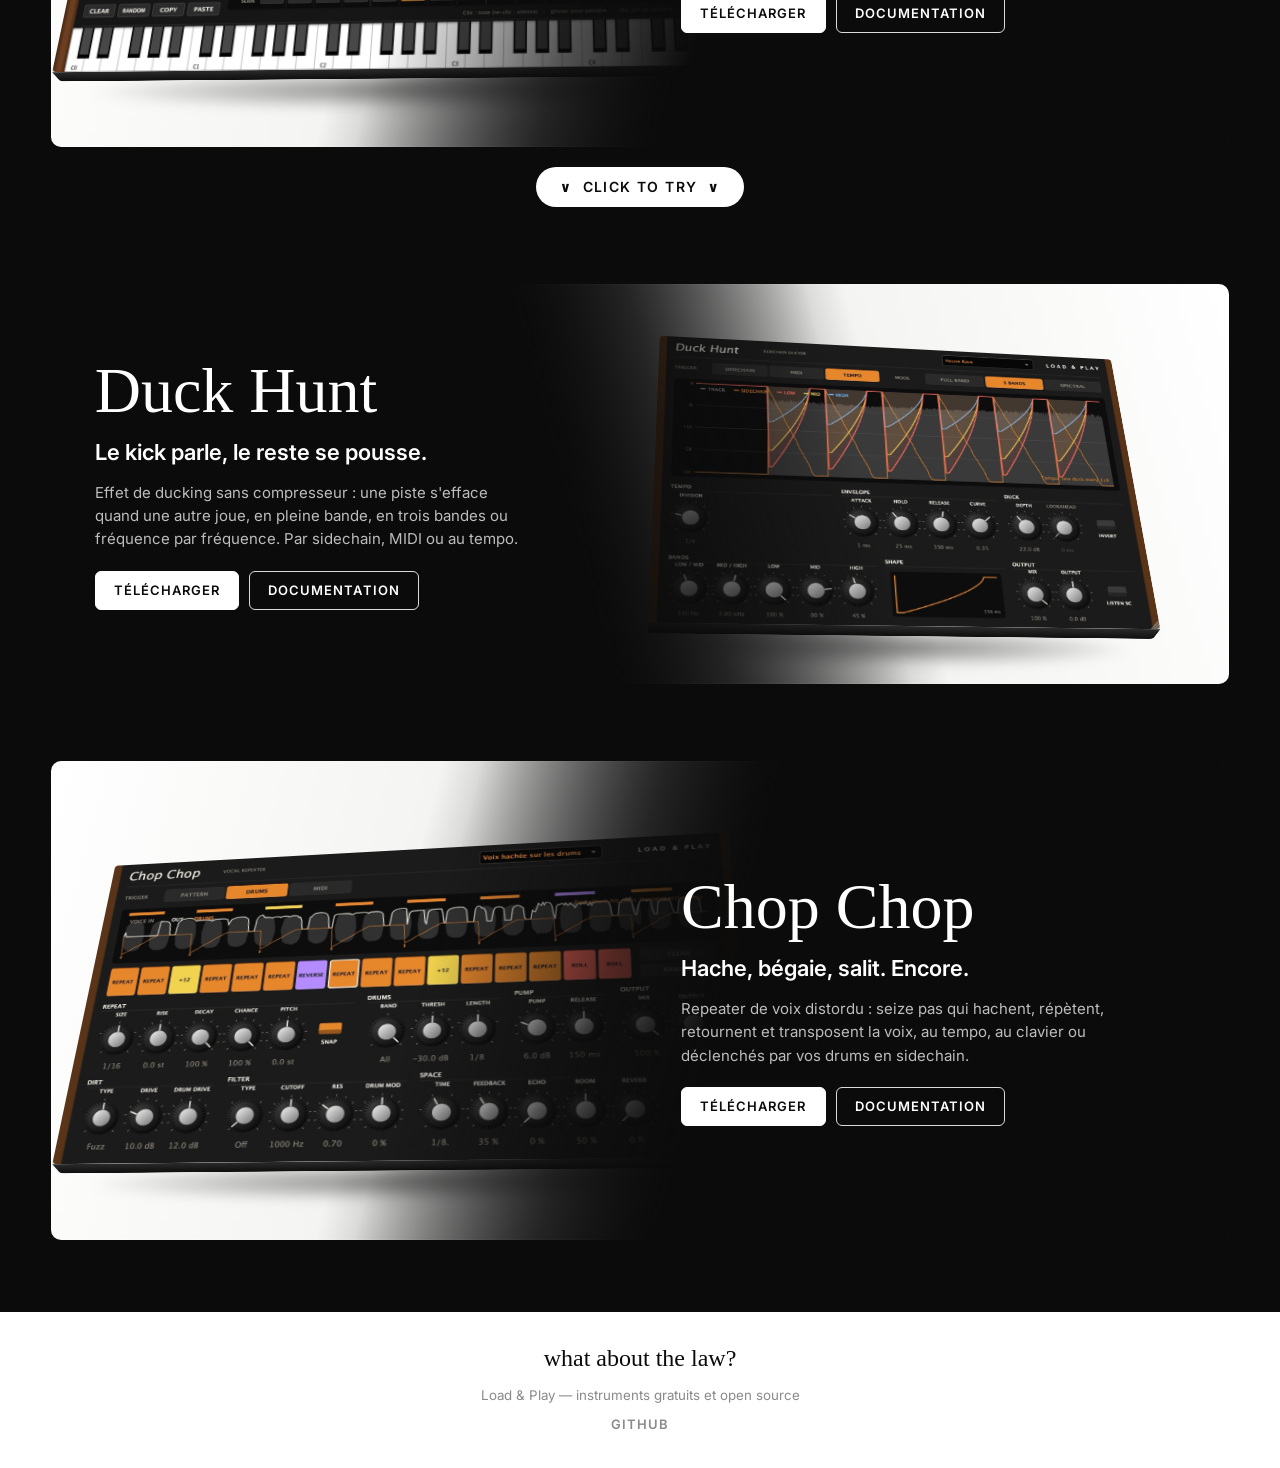
==== commit e52522bc: "Site : adresse contact@loadandplaymusic.com, GitHub seulement en pied de page - config.js : nouvelle" ====
--- a/Site web/index.html
+++ b/Site web/index.html
@@ -5,18 +5,18 @@
   <meta name="viewport" content="width=device-width, initial-scale=1">
   <title data-en-text="Free VST3 / AU synths and effects — Load &amp; Play">Synthés et effets VST3 / AU gratuits — Load &amp; Play</title>
   <meta name="description" content="Synthés gratuits et open source inspirés du Juno-60, du Minimoog et de la TB-303, et deux effets. VST3, AU, CLAP, LV2 pour Mac, Windows et Linux." data-en-content="Free, open-source synths inspired by the Juno-60, Minimoog and TB-303, plus two effects. VST3, AU, CLAP and LV2 for Mac, Windows and Linux.">
-  <link rel="canonical" href="https://alexlexlexlexlexlex.github.io/load-and-play/">
-  <link rel="alternate" hreflang="fr" href="https://alexlexlexlexlexlex.github.io/load-and-play/">
-  <link rel="alternate" hreflang="en" href="https://alexlexlexlexlexlex.github.io/load-and-play/index-en.html">
-  <link rel="alternate" hreflang="x-default" href="https://alexlexlexlexlexlex.github.io/load-and-play/index-en.html">
+  <link rel="canonical" href="https://loadandplaymusic.com/">
+  <link rel="alternate" hreflang="fr" href="https://loadandplaymusic.com/">
+  <link rel="alternate" hreflang="en" href="https://loadandplaymusic.com/index-en.html">
+  <link rel="alternate" hreflang="x-default" href="https://loadandplaymusic.com/index-en.html">
   <meta property="og:type" content="website">
   <meta property="og:site_name" content="Load &amp; Play">
   <meta property="og:locale" content="fr_FR">
   <meta property="og:locale:alternate" content="en_US">
-  <meta property="og:url" content="https://alexlexlexlexlexlex.github.io/load-and-play/">
+  <meta property="og:url" content="https://loadandplaymusic.com/">
   <meta property="og:title" content="Synthés et effets VST3 / AU gratuits — Load &amp; Play" data-en-content="Free VST3 / AU synths and effects — Load &amp; Play">
   <meta property="og:description" content="Synthés gratuits et open source inspirés du Juno-60, du Minimoog et de la TB-303, et deux effets. VST3, AU, CLAP, LV2 pour Mac, Windows et Linux." data-en-content="Free, open-source synths inspired by the Juno-60, Minimoog and TB-303, plus two effects. VST3, AU, CLAP and LV2 for Mac, Windows and Linux.">
-  <meta property="og:image" content="https://alexlexlexlexlexlex.github.io/load-and-play/assets/img/og/load-and-play.jpg">
+  <meta property="og:image" content="https://loadandplaymusic.com/assets/img/og/load-and-play.jpg">
   <meta property="og:image:width" content="1200">
   <meta property="og:image:height" content="630">
   <meta property="og:image:alt" content="Les interfaces des synthés LP-60, Model Play et LP-303" data-en-content="The LP-60, Model Play and LP-303 synth interfaces">
@@ -32,7 +32,7 @@
       {
         "@type": "WebSite",
         "name": "Load & Play",
-        "url": "https://alexlexlexlexlexlex.github.io/load-and-play/",
+        "url": "https://loadandplaymusic.com/",
         "inLanguage": "fr",
         "description": "Synthés gratuits et open source inspirés du Juno-60, du Minimoog et de la TB-303, et deux effets. VST3, AU, CLAP, LV2 pour Mac, Windows et Linux."
       },
@@ -43,31 +43,31 @@
           {
             "@type": "ListItem",
             "position": 1,
-            "url": "https://alexlexlexlexlexlex.github.io/load-and-play/lp-60.html",
+            "url": "https://loadandplaymusic.com/lp-60.html",
             "name": "LP-60"
           },
           {
             "@type": "ListItem",
             "position": 2,
-            "url": "https://alexlexlexlexlexlex.github.io/load-and-play/model-play.html",
+            "url": "https://loadandplaymusic.com/model-play.html",
             "name": "Model Play"
           },
           {
             "@type": "ListItem",
             "position": 3,
-            "url": "https://alexlexlexlexlexlex.github.io/load-and-play/lp-303.html",
+            "url": "https://loadandplaymusic.com/lp-303.html",
             "name": "LP-303"
           },
           {
             "@type": "ListItem",
             "position": 4,
-            "url": "https://alexlexlexlexlexlex.github.io/load-and-play/duck-hunt.html",
+            "url": "https://loadandplaymusic.com/duck-hunt.html",
             "name": "Duck Hunt"
           },
           {
             "@type": "ListItem",
             "position": 5,
-            "url": "https://alexlexlexlexlexlex.github.io/load-and-play/chop-chop.html",
+            "url": "https://loadandplaymusic.com/chop-chop.html",
             "name": "Chop Chop"
           }
         ]
@@ -78,16 +78,15 @@
   <link rel="preconnect" href="https://fonts.googleapis.com">
   <link rel="preconnect" href="https://fonts.gstatic.com" crossorigin>
   <link href="https://fonts.googleapis.com/css2?family=Inter:wght@400;600&family=Permanent+Marker&display=swap" rel="stylesheet">
-  <link rel="stylesheet" href="assets/css/style.css?v=2026-11-24">
-  <script src="assets/js/config.js"></script>
-  <script src="assets/js/site.js?v=2026-11-24"></script>
+  <link rel="stylesheet" href="assets/css/style.css?v=2026-11-24b">
+  <script src="assets/js/config.js?v=2026-11-24b"></script>
+  <script src="assets/js/site.js?v=2026-11-24b"></script>
   <script type="module" src="assets/js/try.js"></script>
 </head>
 <body>
   <header class="site-header">
     <div class="left">
       <a class="box-link" data-mail href="#">Contact</a>
-      <a class="box-link" data-github href="#" target="_blank" rel="noopener">GitHub</a>
     </div>
     <a class="logo" href="index.html">Load &amp; Play</a>
     <div class="right">
